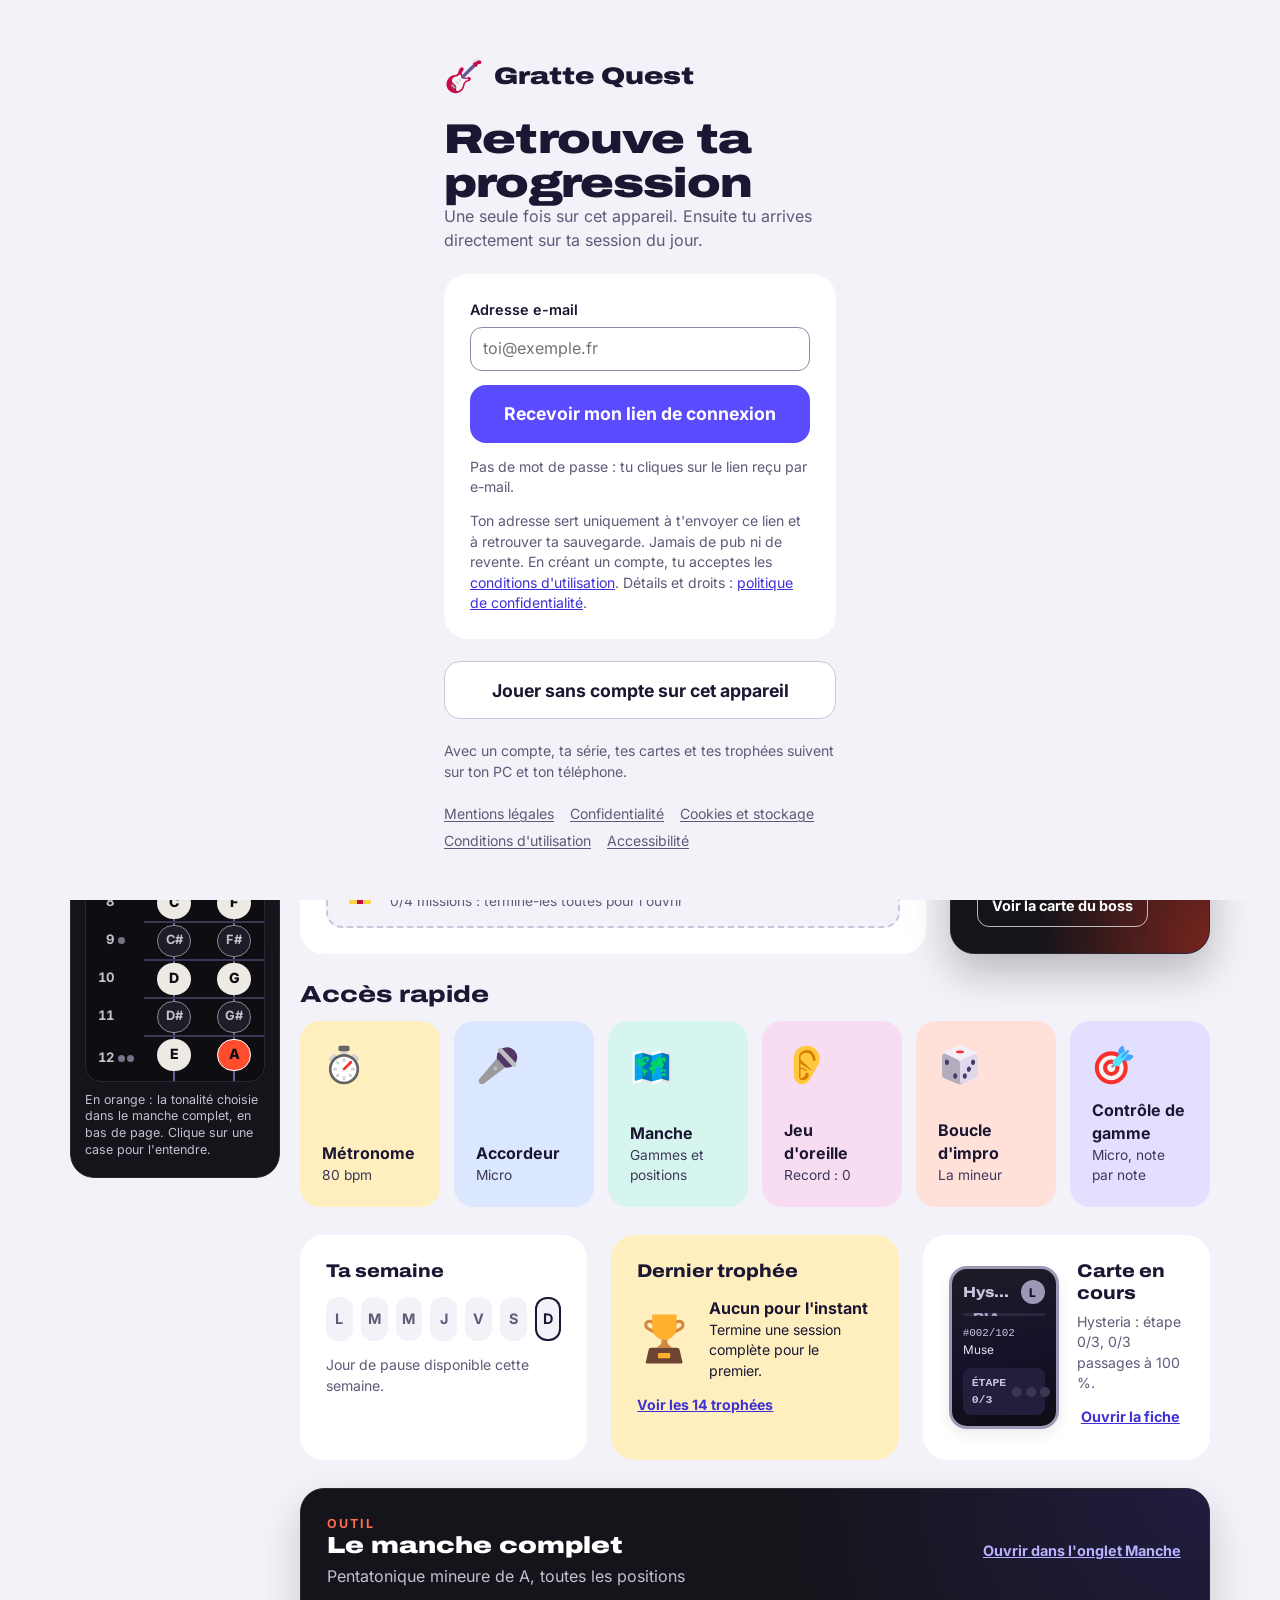
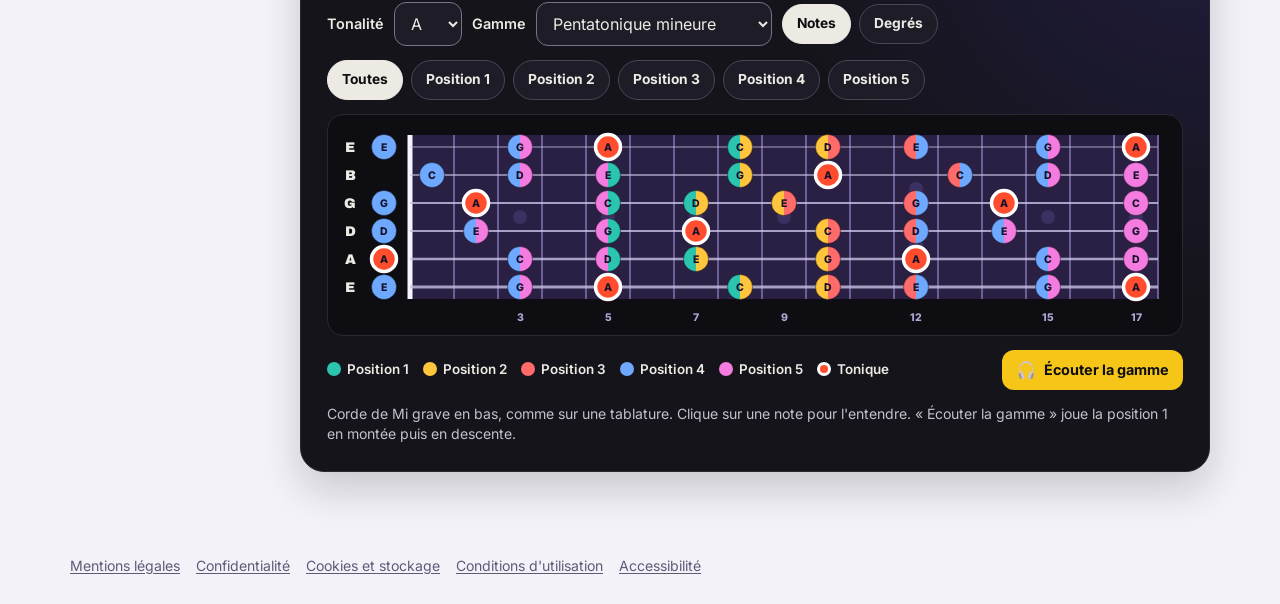
==== index.html @ 1fbf39b3 "Fiche au 2e clic et mises à jour reçues tout de suite - Collection : une carte déjà retournée ouvre " ====
<!DOCTYPE html>
<html lang="fr">
<head>
<meta charset="utf-8">
<meta name="viewport" content="width=device-width, initial-scale=1, viewport-fit=cover">
<title>Gratte Quest</title>
<meta name="description" content="Journal de progression guitare électrique sous forme de jeu : missions du jour, paliers, cartes à collectionner, trophées et boss final.">
<meta name="theme-color" content="#5B4BFF">
<link rel="manifest" href="manifest.webmanifest">
<link rel="icon" type="image/png" sizes="192x192" href="assets/icons/icon-192.png">
<link rel="apple-touch-icon" href="assets/icons/apple-touch-icon.png">
<meta name="apple-mobile-web-app-capable" content="yes">
<meta name="apple-mobile-web-app-title" content="Gratte Quest">
<meta name="referrer" content="strict-origin-when-cross-origin">
<link rel="canonical" href="https://mathx007.github.io/siteguitare/">
<link rel="alternate" type="text/markdown" href="llms.txt" title="Description du site pour les agents IA">
<link rel="sitemap" type="application/xml" href="sitemap.xml">
<link rel="stylesheet" href="assets/fonts/fonts.css?v=11">
<link rel="stylesheet" href="app.css?v=11">
<script type="application/ld+json">{"@context":"https://schema.org","@type":"WebApplication","name":"Gratte Quest","url":"https://mathx007.github.io/siteguitare/","applicationCategory":"EducationalApplication","operatingSystem":"Navigateur web","inLanguage":"fr","isAccessibleForFree":true,"description":"Journal de progression guitare électrique sous forme de jeu : missions quotidiennes de 30 minutes, paliers de compétences (gammes, vitesse, improvisation, oreille, riffs), cartes de morceaux à collectionner, trophées et boss final.","author":{"@type":"Person","name":"Mathys Langlois"}}</script>
</head>
<body>
<header id="top"></header>
<div id="sessionbar" role="region" aria-label="Session en cours" hidden></div>
<main id="view" class="wrap"></main>
<div id="dock" role="region" aria-label="Outils"></div>
<div id="modal" role="dialog" aria-modal="true" aria-label="Détail"></div>
<div id="login" role="region" aria-label="Connexion" hidden></div>
<div id="toasts" aria-live="polite"></div>
<div id="sr" class="sr-only" aria-live="polite"></div>
<noscript><div class="wrap nojs"><h1>Gratte Quest</h1><p>Journal de progression guitare électrique sous forme de jeu : missions du jour, paliers, cartes de morceaux à collectionner, trophées et boss final. L'application a besoin de JavaScript pour fonctionner. Une description complète du site se trouve dans le fichier <a href="llms.txt">llms.txt</a>.</p></div></noscript>
<footer class="sitefoot wrap"><nav class="legal small" aria-label="Informations légales"><a href="mentions-legales.html">Mentions légales</a><a href="confidentialite.html">Confidentialité</a><a href="cookies.html">Cookies et stockage</a><a href="cgu.html">Conditions d'utilisation</a><a href="accessibilite.html">Accessibilité</a></nav></footer>
<script src="vendor/supabase.js?v=11"></script>
<script src="js/core.js?v=11"></script>
<script src="js/data.js?v=11"></script>
<script src="js/audio.js?v=11"></script>
<script src="js/cloud.js?v=11"></script>
<script src="js/app.js?v=11"></script>
</body>
</html>
---- assets/fonts/fonts.css ----
/* Polices hébergées sur le site lui-même (aucune requête vers Google Fonts).
   Archivo et Inter, licence SIL Open Font License 1.1 (voir OFL-Archivo.txt et OFL-Inter.txt). Fichiers issus de Fontsource 5.3.0. */
@font-face {
  font-family: 'Archivo';
  font-style: normal;
  font-display: swap;
  font-weight: 100 900;
  font-stretch: 62% 125%;
  src: url(./archivo-latin-standard-normal.woff2) format('woff2-variations'), url(./archivo-latin-standard-normal.woff2) format('woff2');
  unicode-range: U+0000-00FF,U+0131,U+0152-0153,U+02BB-02BC,U+02C6,U+02DA,U+02DC,U+0304,U+0308,U+0329,U+2000-206F,U+20AC,U+2122,U+2191,U+2193,U+2212,U+2215,U+FEFF,U+FFFD;
}
@font-face {
  font-family: 'Archivo';
  font-style: normal;
  font-display: swap;
  font-weight: 100 900;
  font-stretch: 62% 125%;
  src: url(./archivo-latin-ext-standard-normal.woff2) format('woff2-variations'), url(./archivo-latin-ext-standard-normal.woff2) format('woff2');
  unicode-range: U+0100-02BA,U+02BD-02C5,U+02C7-02CC,U+02CE-02D7,U+02DD-02FF,U+0304,U+0308,U+0329,U+1D00-1DBF,U+1E00-1E9F,U+1EF2-1EFF,U+2020,U+20A0-20AB,U+20AD-20C0,U+2113,U+2C60-2C7F,U+A720-A7FF;
}
@font-face {
  font-family: 'Inter';
  font-style: normal;
  font-display: swap;
  font-weight: 100 900;
  src: url(./inter-latin-wght-normal.woff2) format('woff2-variations'), url(./inter-latin-wght-normal.woff2) format('woff2');
  unicode-range: U+0000-00FF,U+0131,U+0152-0153,U+02BB-02BC,U+02C6,U+02DA,U+02DC,U+0304,U+0308,U+0329,U+2000-206F,U+20AC,U+2122,U+2191,U+2193,U+2212,U+2215,U+FEFF,U+FFFD;
}
@font-face {
  font-family: 'Inter';
  font-style: normal;
  font-display: swap;
  font-weight: 100 900;
  src: url(./inter-latin-ext-wght-normal.woff2) format('woff2-variations'), url(./inter-latin-ext-wght-normal.woff2) format('woff2');
  unicode-range: U+0100-02BA,U+02BD-02C5,U+02C7-02CC,U+02CE-02D7,U+02DD-02FF,U+0304,U+0308,U+0329,U+1D00-1DBF,U+1E00-1E9F,U+1EF2-1EFF,U+2020,U+20A0-20AB,U+20AD-20C0,U+2113,U+2C60-2C7F,U+A720-A7FF;
}
---- app.css ----
:root {
  /* Thème clair et coloré, inspiré des maquettes validées. Cartes sombres façon cartes à collectionner. */
  color-scheme: light;
  --bg: #F3F2F8;
  --surface: #FFFFFF;
  --ink: #1B1733;
  --muted: #5E5A78;
  --line: #E3E1EE;
  --accent: #5B4BFF;
  --accent-d: #3F31D6;
  --boss: #C7321F;
  --good: #177750;
  --bad: #C8243B;
  --card: #15122A;
  --display: "Archivo", "Arial Black", Impact, sans-serif;
  --body: "Inter", "Segoe UI", system-ui, -apple-system, sans-serif;
  /* Mode sombre et brillant (bannière, cartes, boss, booster). Les pages restent claires. */
  --dk-bg: #0E0D12;
  --dk-panel: #15141A;
  --dk-panel2: #1E1C26;
  --dk-line: #2A2833;
  --dk-ink: #EDEAE4;
  --dk-muted: #C4C0CF; /* >= 4,5:1 sur --dk-panel2 */
  --dk-accent: #FF4D2E; /* >= 4,5:1 sur --dk-bg et --dk-panel */
  --gold: #F5C518;
  --ease-out: cubic-bezier(.2, .8, .3, 1);
}
* { box-sizing: border-box; }
html, body { margin: 0; }
body { background: var(--bg); color: var(--ink); font-family: var(--body); font-size: 16px; line-height: 1.45; -webkit-text-size-adjust: 100%; }
img.emo { display: inline-block; vertical-align: middle; flex: none; }
.wrap { max-width: 1180px; margin: 0 auto; padding: 0 20px; }
h1, h2, h3 { margin: 0; text-wrap: balance; }
.h1 { font-family: var(--display); font-stretch: 125%; font-weight: 900; font-size: clamp(1.9rem, 4.5vw, 2.6rem); line-height: 1.05; letter-spacing: -.02em; }
.h2 { font-family: var(--display); font-stretch: 125%; font-weight: 800; font-size: 1.45rem; line-height: 1.1; }
.h3 { font-family: var(--display); font-stretch: 112%; font-weight: 800; font-size: 1.15rem; line-height: 1.15; display: flex; align-items: center; gap: 8px; }
p { margin: 0; }
.muted { color: var(--muted); }
.small { font-size: .88rem; }
.strong { font-weight: 700; }
.num { font-variant-numeric: tabular-nums; }
.err { color: var(--bad); }
.kicker { font-size: .78rem; font-weight: 700; letter-spacing: .12em; text-transform: uppercase; }
.row { display: flex; gap: 10px; align-items: center; flex-wrap: wrap; }
.between { justify-content: space-between; }
.col { display: flex; flex-direction: column; gap: 12px; }
.panel { background: var(--surface); border-radius: 24px; padding: 26px; display: flex; flex-direction: column; gap: 14px; min-width: 0; }
.panel.yellow { background: #FFEFBF; }
a { color: var(--accent-d); }

/* Boutons et champs */
button { font: inherit; color: inherit; }
.btn { font-weight: 700; display: inline-flex; align-items: center; justify-content: center; gap: 8px; min-height: 44px; padding: 0 18px; border-radius: 14px; border: 0; background: var(--ink); color: #fff; cursor: pointer; text-decoration: none; transition: transform .06s; }
.btn:active { transform: translateY(1px); }
.btn.big { min-height: 58px; padding: 0 28px; font-size: 1.1rem; border-radius: 16px; background: var(--accent); }
.btn.ghost { background: var(--surface); color: var(--ink); border: 1px solid #C9C6D8; }
.btn.ghost-w { background: transparent; color: #fff; border: 1px solid rgba(255, 255, 255, .7); }
.btn.ok { background: var(--good); }
.btn.danger { background: var(--bad); }
.btn.sm { min-height: 40px; padding: 0 14px; font-size: .9rem; border-radius: 12px; }
.btn[disabled] { opacity: .45; cursor: not-allowed; }
.link { background: none; border: 0; color: var(--muted); text-decoration: underline; cursor: pointer; padding: 6px 2px; font-size: .9rem; }
.link.strong { color: var(--accent-d); font-weight: 700; }
.chips { display: flex; gap: 8px; flex-wrap: wrap; }
.chip { font-weight: 700; font-size: .86rem; min-height: 40px; padding: 0 14px; border-radius: 99px; border: 1px solid #C9C6D8; background: var(--surface); cursor: pointer; }
.chip.on { background: var(--ink); color: #fff; border-color: var(--ink); }
.pill { display: inline-flex; align-items: center; gap: 6px; font-size: .82rem; font-weight: 700; border-radius: 99px; padding: 5px 12px; background: var(--bg); }
.pill.good { background: #D5F5E3; color: #0F5C3A; }
.pill.warn { background: #FFEFBF; color: #5A3B00; }
select, input[type="number"], input[type="text"], input[type="email"], input[type="url"], textarea { font: inherit; color: var(--ink); background: var(--surface); border: 1px solid #8D89A8; border-radius: 12px; min-height: 44px; padding: 0 12px; }
textarea { width: 100%; min-height: 70px; padding: 8px 12px; font-size: .78rem; font-family: ui-monospace, Consolas, monospace; resize: vertical; }
.field { display: flex; flex-direction: column; gap: 6px; }
.field input { width: 100%; max-width: 420px; }
label { font-weight: 600; font-size: .9rem; }
:focus-visible { outline: 3px solid var(--accent); outline-offset: 2px; }
details summary { cursor: pointer; padding: 6px 0; }
details[open] { display: flex; flex-direction: column; gap: 8px; }
.filebtn { cursor: pointer; }

/* En-tête et navigation */
#top { background: var(--surface); border-bottom: 1px solid var(--line); position: sticky; top: 0; z-index: 30; }
.topin { display: flex; align-items: center; gap: 24px; min-height: 66px; }
.brand { display: flex; align-items: center; gap: 10px; font-family: var(--display); font-stretch: 125%; font-weight: 900; font-size: 1.2rem; color: var(--ink); text-decoration: none; white-space: nowrap; }
.brand.big { font-size: 1.5rem; }
#nav { display: flex; gap: 4px; flex: 1; }
#nav a { display: flex; align-items: center; gap: 6px; padding: 10px 14px; border-radius: 12px; font-weight: 600; color: var(--ink); text-decoration: none; }
#nav a .navic { display: none; }
#nav a.on { background: var(--ink); color: #fff; }
.hud { display: flex; align-items: center; gap: 14px; }
.streak { display: flex; align-items: center; gap: 6px; font-weight: 700; padding: 6px 12px; border-radius: 99px; background: #FFE1DA; }
.lvl { display: flex; flex-direction: column; gap: 4px; font-size: .82rem; color: var(--muted); min-width: 150px; }
.bar { display: block; height: 8px; border-radius: 99px; background: var(--line); overflow: hidden; }
.bar > i { display: block; height: 100%; background: var(--accent); border-radius: 99px; transition: width .5s; }
.avatar { width: 42px; height: 42px; border-radius: 50%; border: 0; background: var(--muted); color: #fff; font-weight: 800; cursor: pointer; }
.avatar.on { background: var(--accent); }
@media (max-width: 860px) {
  .hide-s { display: none !important; }
  .topin { gap: 12px; }
  #nav { position: fixed; left: 0; right: 0; bottom: 0; z-index: 40; background: var(--surface); border-top: 1px solid var(--line); justify-content: space-around; padding: 6px 4px calc(6px + env(safe-area-inset-bottom)); gap: 0; }
  #nav a { flex-direction: column; gap: 2px; padding: 6px 4px; font-size: .7rem; flex: 1; text-align: center; }
  #nav a .navic { display: block; }
  #nav a.on { background: #E3DFFF; color: var(--ink); }
  .brand { flex: 1; }
  body { padding-bottom: 76px; }
}

/* Barre de session */
#sessionbar { position: sticky; top: 66px; z-index: 25; background: var(--soft, #E3DFFF); border-bottom: 1px solid var(--line); }
.sessin { display: flex; align-items: center; gap: 14px; min-height: 64px; flex-wrap: wrap; padding-top: 8px; padding-bottom: 8px; }
.sess-ic { width: 44px; height: 44px; border-radius: 12px; background: #fff; display: grid; place-items: center; }
.sess-t { display: flex; flex-direction: column; flex: 1 1 200px; min-width: 0; }
.sess-t span { font-size: .85rem; color: var(--muted); }
.sess-time { font-family: var(--display); font-weight: 900; font-size: 1.5rem; color: var(--col); }
.sess-act { display: flex; gap: 8px; align-items: center; flex-wrap: wrap; }

/* Mise en page des vues */
#view { display: flex; flex-direction: column; gap: 28px; padding-top: 28px; padding-bottom: 56px; }
.pagehead { display: flex; justify-content: space-between; align-items: flex-end; gap: 20px; flex-wrap: wrap; }
.pagehead p { margin-top: 8px; max-width: 70ch; }
.counts { display: flex; gap: 10px; flex-wrap: wrap; }
.counts > div { background: var(--surface); border-radius: 16px; padding: 10px 16px; display: flex; align-items: baseline; gap: 6px; }
.counts b { font-family: var(--display); font-weight: 900; font-size: 1.5rem; }
.counts span { color: var(--muted); font-size: .88rem; }
.row2 { display: flex; gap: 24px; flex-wrap: wrap; }
.row2 > .session { flex: 999 1 560px; }
.row2 > .boss { flex: 1 1 300px; }
.row2b { display: grid; grid-template-columns: repeat(auto-fit, minmax(320px, 1fr)); gap: 24px; }
.row3 { display: grid; grid-template-columns: repeat(auto-fit, minmax(300px, 1fr)); gap: 24px; }

/* Bannière */
.banner { position: relative; overflow: hidden; border-radius: 24px; background: var(--accent); color: #fff; }
.banner.won { background: #3A0F0A; }
.banner > img { position: absolute; inset: 0; width: 100%; height: 100%; object-fit: cover; opacity: .45; }
.banner.won::after { content: ""; position: absolute; inset: 0; background: linear-gradient(90deg, rgba(58, 15, 10, .92), rgba(199, 50, 31, .55)); } /* blanc >= 4,5:1 même sur une image blanche */
.banner-in { position: relative; z-index: 1; padding: 26px 32px; display: flex; align-items: center; justify-content: space-between; gap: 20px; flex-wrap: wrap; }
.banner h1 { font-family: var(--display); font-stretch: 125%; font-weight: 900; font-size: clamp(1.6rem, 4vw, 2.2rem); line-height: 1.05; margin: 6px 0; }
.banner-emo { display: flex; gap: 10px; }
@media (max-width: 560px) { .banner-emo img { width: 44px; height: 44px; } }

/* Session et missions */
.sesshead { display: flex; justify-content: space-between; align-items: flex-start; gap: 16px; flex-wrap: wrap; }
.sesshead p { margin-top: 8px; }
.mtiles { display: grid; grid-template-columns: repeat(auto-fit, minmax(290px, 1fr)); gap: 14px; }
.mtile { display: flex; align-items: center; gap: 14px; padding: 16px; border-radius: 18px; background: var(--soft); border: 2px solid transparent; text-align: left; cursor: pointer; min-height: 84px; }
.mtile:hover { border-color: var(--col); }
.mtile .mic { width: 52px; height: 52px; border-radius: 14px; background: #fff; display: grid; place-items: center; flex: none; }
.mtile .mtxt { flex: 1; min-width: 0; display: flex; flex-direction: column; }
.mtile .mtxt span { font-size: .86rem; color: #3D3958; }
.mtile .mmin { font-weight: 700; white-space: nowrap; }
.mtile.done { filter: saturate(.55); } /* plus d'opacité réduite : le sous-titre gardait 3,9:1 seulement */
.booster { display: flex; align-items: center; gap: 14px; padding: 14px 16px; border-radius: 16px; background: #FFF6DA; border: 2px dashed #E6B422; text-align: left; }
.booster span { display: flex; flex-direction: column; }
.booster span span { font-size: .86rem; color: var(--muted); }
.booster.dim { background: var(--bg); border-color: #C9C6D8; }
.booster.ready { position: relative; cursor: pointer; border-style: solid; background: linear-gradient(120deg, #FFE59A, #FFC7E9); }
.booster.ready::after { content: ""; position: absolute; inset: -2px; border-radius: 16px; box-shadow: 0 0 0 6px rgba(255, 197, 61, .4); opacity: 0; pointer-events: none; animation: glow 1.6s ease-in-out infinite; }
@keyframes glow { 50% { opacity: 1; } }

/* Boss */
.boss { background: var(--boss); color: #fff; border-radius: 24px; padding: 26px; display: flex; flex-direction: column; gap: 12px; }
.bosstop { display: flex; justify-content: space-between; align-items: flex-start; gap: 12px; }
.boss h2 { font-family: var(--display); font-stretch: 125%; font-weight: 900; font-size: 1.9rem; line-height: 1.05; margin: 4px 0; }
.hpline { display: flex; align-items: baseline; gap: 8px; margin-top: auto; }
.hpn { font-family: var(--display); font-weight: 900; font-size: 2.6rem; line-height: 1; }
.hp { height: 14px; border-radius: 99px; background: #7E1D10; overflow: hidden; }
.hp > i { display: block; height: 100%; background: #FFD166; border-radius: 99px; transition: width .8s; }
.boss p { font-size: .92rem; }
.boss .btn { align-self: flex-start; }

/* Accès rapide */
.h2 + .qtiles { margin-top: 14px; }
.qtiles { display: grid; grid-template-columns: repeat(auto-fit, minmax(150px, 1fr)); gap: 14px; }
@media (max-width: 560px) { .qtile { min-height: 112px; padding: 16px; } .qtile img.emo { width: 36px; height: 36px; } }
.qtile { display: flex; flex-direction: column; justify-content: space-between; align-items: flex-start; gap: 12px; padding: 20px; min-height: 132px; border-radius: 20px; border: 2px solid transparent; text-align: left; cursor: pointer; background: var(--bg); }
.qtile span { display: flex; flex-direction: column; }
.qtile span span { font-size: .86rem; color: #3D3958; }
.qtile:hover { border-color: var(--ink); }

/* Semaine, trophée, carte en cours */
.week { display: grid; grid-template-columns: repeat(7, minmax(0, 1fr)); gap: 8px; text-align: center; font-weight: 700; font-size: .9rem; }
.day { padding: 12px 0; border-radius: 12px; background: var(--bg); color: var(--muted); }
.day.ok { background: var(--good); color: #fff; }
.day.pause { outline: 2px dashed #9C98B5; outline-offset: -2px; }
.day.today { box-shadow: inset 0 0 0 2px var(--ink); color: var(--ink); }
.day.ok.today { color: #fff; }
.tline { display: flex; align-items: center; gap: 16px; }
.cur { flex-direction: row; align-items: center; gap: 18px; }
.curcard { width: 110px; flex: none; }
.cur > div:last-child { display: flex; flex-direction: column; gap: 8px; min-width: 0; }

/* Paliers */
.branches { display: grid; grid-template-columns: repeat(auto-fit, minmax(320px, 1fr)); gap: 20px; }
.branch { border-top: 8px solid var(--col); }
.bhead { display: flex; align-items: center; gap: 12px; }
.bhead > div { flex: 1; }
.steps { list-style: none; margin: 0; padding: 0; display: flex; flex-direction: column; gap: 8px; }
.step { display: flex; gap: 12px; align-items: flex-start; padding: 12px; border-radius: 14px; background: var(--bg); }
.step .n { flex: none; width: 30px; height: 30px; border-radius: 50%; display: grid; place-items: center; font-weight: 800; font-size: .9rem; background: #fff; border: 2px solid #C9C6D8; color: var(--muted); }
.step.done .n { background: var(--col, var(--good)); border-color: var(--col, var(--good)); color: #fff; }
.step.cur { background: var(--soft, #E3DFFF); box-shadow: inset 0 0 0 2px var(--col, var(--accent)); }
.step.cur .n { border-color: var(--col, var(--accent)); color: var(--col, var(--accent)); }
.step.lock { color: var(--muted); }
.step.lock .n { border-style: dashed; }
.st-b { display: flex; flex-direction: column; gap: 8px; min-width: 0; flex: 1; }
.st-t { font-weight: 700; }
.test { font-size: .9rem; background: #fff; border-radius: 10px; padding: 8px 12px; }
.test b { color: var(--col, var(--accent)); }

/* Collection et cartes */
.tabs { display: flex; gap: 6px; background: var(--surface); padding: 6px; border-radius: 16px; align-self: flex-start; }
.tab { border: 0; background: none; font-weight: 700; padding: 10px 18px; border-radius: 12px; cursor: pointer; min-height: 44px; }
.tab.on { background: var(--ink); color: #fff; }
.cards { display: grid; grid-template-columns: repeat(auto-fill, minmax(190px, 1fr)); gap: 22px; }
.slot { perspective: 900px; }
.card { --frame: #9C98B5; --badge: #9C98B5; position: relative; display: block; width: 100%; aspect-ratio: 5 / 7.4; border: 0; padding: 0; background: none; color: #fff; text-align: left; cursor: pointer; transform-style: preserve-3d; transition: transform .5s cubic-bezier(.2, .8, .3, 1); transform: rotateX(var(--rx, 0deg)) rotateY(calc(var(--ry, 0deg) + var(--flip, 0deg))); }
.card.flipped { --flip: 180deg; }
.card.static, .card.big { cursor: default; transform: none; }
.card.big { width: min(260px, 70vw); margin: 0 auto; }
.face { position: absolute; inset: 0; border-radius: 18px; padding: 3px; background: var(--frame); backface-visibility: hidden; -webkit-backface-visibility: hidden; box-shadow: 0 10px 24px rgba(27, 23, 51, .2); }
.face > div { height: 100%; border-radius: 15px; background: var(--card); padding: 11px; display: flex; flex-direction: column; gap: 9px; overflow: hidden; }
.back { transform: rotateY(180deg); }
.ctop { display: flex; justify-content: space-between; align-items: center; gap: 8px; }
.cname { font-family: var(--display); font-stretch: 112%; font-weight: 800; font-size: .92rem; white-space: nowrap; overflow: hidden; text-overflow: ellipsis; }
.badge { width: 24px; height: 24px; flex: none; border-radius: 50%; background: var(--badge); color: var(--card); font-weight: 800; font-size: .75rem; display: grid; place-items: center; }
.art { position: relative; flex: 1; min-height: 0; border-radius: 10px; overflow: hidden; background: #2A2740; container-type: inline-size; }
.art > img { position: absolute; inset: 0; width: 100%; height: 100%; object-fit: cover; }
.art .poster { position: absolute; inset: 0; display: flex; align-items: flex-end; padding: 10px; font-family: var(--display); font-stretch: 125%; font-weight: 900; font-size: 1.4rem; font-size: clamp(.7rem, 14cqw, 1.6rem); line-height: .95; text-transform: uppercase; color: #A9A5C4; overflow-wrap: anywhere; }
.art .shine { position: absolute; inset: 0; background: linear-gradient(115deg, transparent 35%, rgba(255, 255, 255, .35) 50%, transparent 65%); background-size: 250% 100%; background-position: var(--sx, 120%) 0; mix-blend-mode: screen; pointer-events: none; }
.art .flag { position: absolute; top: 8px; left: 8px; font-size: .6rem; font-weight: 800; letter-spacing: .08em; background: var(--boss); color: #fff; border-radius: 6px; padding: 2px 6px; }
.emo-art { display: grid; place-items: center; background: radial-gradient(circle at 50% 35%, rgba(255, 255, 255, .25), rgba(0, 0, 0, .3)); }
.big-emo { font-size: 3.4rem; line-height: 1; }
.card.big .big-emo { font-size: 4.6rem; }
.meta .num { font-family: ui-monospace, Consolas, monospace; font-size: .68rem; color: #C9C5E0; }
.meta .artist { font-size: .74rem; color: #E4E1F3; white-space: nowrap; overflow: hidden; text-overflow: ellipsis; }
.card.big .meta .artist { white-space: normal; font-size: .85rem; }
.stats { display: flex; justify-content: space-between; align-items: center; gap: 6px; padding: 7px 9px; border-radius: 8px; background: #221E3B; font-family: ui-monospace, Consolas, monospace; font-size: .72rem; font-weight: 700; }
.dots { display: inline-flex; gap: 4px; }
.dots i { width: 10px; height: 10px; border-radius: 50%; background: #3A3654; }
.dots i.on { background: #3DDC97; }
.passes .dots i { background: #D7D4E6; width: 14px; height: 14px; }
.passes .dots i.on { background: var(--good); }
.card.todo .art img { filter: grayscale(1) brightness(.55); }
.card.todo .face { box-shadow: 0 6px 14px rgba(27, 23, 51, .08); }
.card.todo .cname, .card.todo .stats { color: #C9C5E0; }
.card.todo .big-emo { filter: grayscale(1); opacity: .7; }
.rC { --frame: #8E96A8; --badge: #C9CFDB; }
.rR { --frame: linear-gradient(135deg, #1F60D1, #8DB6FF 50%, #1E4FB0); --badge: #8DB6FF; }
.rE { --frame: linear-gradient(135deg, #7A3FE0, #C9A6FF 50%, #5524B0); --badge: #C9A6FF; }
.rL { --frame: linear-gradient(135deg, #C99A1B, #FFE28A 50%, #A87400); --badge: #FFE28A; }
.rM { --frame: linear-gradient(135deg, #FFB02E, #FF4D8D 30%, #7A5CFF 55%, #22C3EE 78%, #3DDC97); --badge: #FFFFFF; }
.card.todo { --frame: #9C98B5; --badge: #9C98B5; }
.card.alt { --badge: #000; }
.card.alt .face { background: linear-gradient(120deg, #000 10%, #3DDC97, #22C3EE, #7A5CFF, #FF4D8D, #FFB02E, #000 90%); background-size: 300% 300%; animation: iri 6s linear infinite; }
.card.alt .face > div { background: #000; }
.card.alt .badge { background: #fff; color: #000; }
@keyframes iri { 0% { background-position: 0% 50%; } 100% { background-position: 300% 50%; } }
.back .bt { margin: 0; font-family: var(--display); font-stretch: 125%; font-weight: 900; font-size: 1.05rem; line-height: 1.1; }
.back .small { font-size: .74rem; color: #C9C5E0; }
.back .cell { padding: 7px 9px; border-radius: 9px; background: #221E3B; font-size: .76rem; }
.back .cell span { display: block; font-size: .62rem; letter-spacing: .08em; color: #C9C5E0; text-transform: uppercase; }
.cbtn { margin-top: auto; background: #FFD166; color: var(--ink); }
.addcard { border: 2px dashed #C9C6D8; border-radius: 18px; background: var(--surface); color: var(--ink); display: flex; flex-direction: column; align-items: center; justify-content: center; gap: 8px; text-align: center; padding: 16px; transform: none; }
.addcard span { font-size: .85rem; color: var(--muted); }
.flipin .card { animation: flipin .7s cubic-bezier(.2, .9, .3, 1.2) both; }
@keyframes flipin { 0% { transform: rotateY(90deg) scale(.6); opacity: 0; } 100% { transform: none; opacity: 1; } }

/* Trophées */
.trophies { display: grid; grid-template-columns: repeat(auto-fill, minmax(250px, 1fr)); gap: 18px; }
.trophy { background: var(--surface); border-radius: 20px; padding: 20px; display: flex; flex-direction: column; gap: 12px; min-height: 160px; }
.trophy .tt { display: flex; align-items: center; gap: 14px; }
.medal { width: 56px; height: 56px; flex: none; border-radius: 50%; background: var(--m); display: grid; place-items: center; }
.trophy:not(.own) .medal img { filter: grayscale(.8); opacity: .7; }
.tbar { margin-top: auto; display: flex; align-items: center; gap: 10px; }
.tbar .bar { flex: 1; }
.trophy.own .tbar .bar > i { background: var(--ink); }

/* Progrès */
.tiles { display: grid; grid-template-columns: repeat(auto-fit, minmax(160px, 1fr)); gap: 14px; }
.tile { background: var(--bg); border-radius: 18px; padding: 16px; display: flex; flex-direction: column; gap: 4px; }
.tile b { font-family: var(--display); font-weight: 900; font-size: 1.7rem; line-height: 1.1; }
.tile span { font-size: .85rem; color: #3D3958; font-weight: 600; }
.chart text { font-family: var(--body); font-size: 12px; fill: var(--muted); font-weight: 700; }
.chart .endv { fill: var(--ink); font-size: 14px; }
svg.chart { max-width: 100%; height: auto; }
.chartbox { overflow-x: auto; }
.cal { display: grid; grid-template-columns: repeat(7, 1fr); gap: 6px; max-width: 340px; }
.cal i { aspect-ratio: 1; border-radius: 8px; background: var(--bg); }
.cal i.p1 { background: #9FDCC2; }
.cal i.ok { background: var(--good); }
.cal i.today { box-shadow: inset 0 0 0 2px var(--ink); }
.legend { display: flex; gap: 14px; flex-wrap: wrap; font-size: .84rem; font-weight: 600; }
.legend i { display: inline-block; width: 14px; height: 14px; border-radius: 50%; margin-right: 6px; vertical-align: -2px; }

/* Manche et micro */
.fb-wrap { overflow-x: auto; border-radius: 16px; background: #1F1A3A; padding: 6px; }
.fb-wrap svg { display: block; }
.fb-wrap text { font-family: var(--body); font-weight: 800; font-size: 10.5px; text-anchor: middle; dominant-baseline: central; pointer-events: none; }
.fb-wrap .nt { cursor: pointer; }
.fb-wrap .pulse { fill: none; stroke: #fff; stroke-width: 3; animation: pulse 1s ease-in-out infinite; }
@keyframes pulse { 50% { opacity: .25; } }
.tuner { display: grid; grid-template-columns: auto 1fr; gap: 16px; align-items: center; }
.tnote { font-family: var(--display); font-weight: 900; font-size: 2.6rem; min-width: 3.2ch; text-align: center; }
.cents { position: relative; height: 26px; border-radius: 8px; background: linear-gradient(90deg, #FF8A8A, #FFD166 35%, #3DDC97 50%, #FFD166 65%, #FF8A8A); }
.cents i { position: absolute; top: -4px; bottom: -4px; width: 5px; margin-left: -2.5px; left: 50%; background: var(--ink); border-radius: 3px; transition: left .08s linear; }
.check-status { font-weight: 700; font-size: 1.05rem; }
.check-status.good { color: var(--good); }
.check-status.bad { color: var(--bad); }

/* Oreille */
.answers { display: grid; grid-template-columns: repeat(auto-fit, minmax(130px, 1fr)); gap: 8px; }
.answers .btn { min-height: 54px; flex-direction: column; gap: 0; }
.verdict { font-family: var(--display); font-weight: 900; font-size: 1.4rem; }
.verdict.good { color: var(--good); }
.verdict.bad { color: var(--bad); }

/* Modales */
#modal { position: fixed; inset: 0; z-index: 60; background: rgba(27, 23, 51, .55); display: none; align-items: center; justify-content: center; padding: 16px; overflow-y: auto; }
#modal.on { display: flex; }
.sheet { background: var(--surface); border-radius: 24px; padding: 26px; width: min(680px, 100%); max-height: 100%; overflow-y: auto; display: flex; flex-direction: column; gap: 14px; }
.sheet.center { align-items: center; text-align: center; width: min(460px, 100%); }
.sheet .foot { margin-top: 6px; }
.msheet { border-top: 10px solid var(--col); }
.mhead { display: flex; align-items: center; gap: 14px; }
.mhead > div { flex: 1; min-width: 0; }
.mhead .mic { width: 60px; height: 60px; border-radius: 16px; background: var(--soft); display: grid; place-items: center; flex: none; }
.mhead .mmin { font-family: var(--display); font-weight: 900; font-size: 1.4rem; color: var(--col); white-space: nowrap; }
.why { display: flex; gap: 10px; align-items: flex-start; background: var(--soft); border-radius: 14px; padding: 12px 14px; font-size: .92rem; }
.timerbox { display: flex; align-items: center; gap: 16px; flex-wrap: wrap; }
.bigtime { font-family: var(--display); font-weight: 900; font-size: 2.6rem; color: var(--col); line-height: 1; }
.tool { display: flex; flex-direction: column; gap: 12px; padding: 14px; border-radius: 16px; background: var(--bg); }
.bpm { font-family: var(--display); font-weight: 900; font-size: 2rem; line-height: 1; }
.fb-wrap.compact { max-width: 100%; }
.songtool { flex-direction: row; align-items: center; }
.minicard { width: 96px; flex: none; }
.links { gap: 8px; }
.ssheet { width: min(860px, 100%); }
.ssgrid { display: grid; grid-template-columns: 260px 1fr; gap: 24px; align-items: start; }
@media (max-width: 680px) { .ssgrid { grid-template-columns: 1fr; } }
.passes { display: flex; align-items: center; gap: 12px; flex-wrap: wrap; }
.win { background: linear-gradient(160deg, #FFF6DA, #FFE1DA); }
.bosslist { display: grid; grid-template-columns: repeat(auto-fill, minmax(220px, 1fr)); gap: 10px; }
.bossopt { display: flex; align-items: center; gap: 12px; text-align: left; padding: 12px; border-radius: 14px; border: 1px solid var(--line); background: var(--bg); cursor: pointer; min-height: 60px; }
.bossopt:hover { border-color: var(--ink); }
.bossopt span { display: flex; flex-direction: column; }
.bossopt .badge { color: #15122A; }

/* Dock, connexion, toasts */
#dock { position: fixed; right: 16px; bottom: 16px; z-index: 50; width: min(350px, calc(100vw - 32px)); }
.dockin { box-shadow: 0 16px 40px rgba(27, 23, 51, .3); padding: 20px; gap: 10px; }
.beats { display: flex; gap: 6px; }
.beats i { width: 14px; height: 14px; border-radius: 50%; background: var(--line); }
.beats i.on { background: var(--accent); }
input[type="range"] { width: 100%; accent-color: var(--accent); }
@media (max-width: 860px) { #dock { bottom: 84px; right: 12px; } }
#login { position: fixed; inset: 0; z-index: 80; background: var(--bg); overflow-y: auto; }
.loginin { max-width: 440px; margin: 0 auto; padding: 56px 24px 40px; display: flex; flex-direction: column; gap: 22px; }
.loginin .btn { width: 100%; }
#toasts { position: fixed; top: 76px; left: 50%; transform: translateX(-50%); z-index: 90; display: flex; flex-direction: column; gap: 6px; align-items: center; pointer-events: none; width: max-content; max-width: calc(100vw - 32px); }
.toast { display: flex; align-items: center; gap: 8px; background: var(--ink); color: #fff; font-weight: 700; border-radius: 99px; padding: 8px 16px; box-shadow: 0 8px 22px rgba(27, 23, 51, .35); animation: pop .25s ease both; }
@keyframes pop { from { transform: translateY(-6px) scale(.96); opacity: 0; } }
@media (prefers-reduced-motion: reduce) { *, *::before, *::after { animation: none !important; transition: none !important; } }

/* Liens légaux (pied de page et écran de connexion) */
.legal { display: flex; flex-wrap: wrap; gap: 6px 16px; }
.legal a { color: var(--muted); text-decoration: underline; text-underline-offset: 2px; }
.legal a:hover, .legal a:focus-visible { color: var(--ink); }
.sitefoot { padding-top: 28px; padding-bottom: 28px; }
.nojs { padding-top: 24px; }
.flip-hit { position: absolute; inset: 0; z-index: 3; border: 0; padding: 0; margin: 0; background: transparent; border-radius: 18px; cursor: pointer; }
.flip-hit:focus-visible { outline: 3px solid var(--accent); outline-offset: 3px; }
.card.flipped .flip-hit { visibility: hidden; }
.card:not(.flipped) .back .cbtn, .card:not(.flipped) .back .flipback { visibility: hidden; }
.flipback { color: #E9E6FF; font-size: .8rem; align-self: center; }
circle.nt[tabindex] { cursor: pointer; }
circle.nt:focus-visible { outline: none; stroke: #FFD166; stroke-width: 4px; }
.sheet[tabindex="-1"]:focus { outline: none; }

/* ===================== Design « Kyara » : mode sombre et brillant ===================== */
.sr-only { position: absolute; width: 1px; height: 1px; padding: 0; margin: -1px; overflow: hidden; clip: rect(0 0 0 0); white-space: nowrap; border: 0; }

/* Bannière d'accueil sombre */
.banner { background: radial-gradient(120% 140% at 85% 20%, rgba(255, 77, 46, .28), transparent 55%), radial-gradient(90% 120% at 0% 100%, rgba(91, 75, 255, .32), transparent 60%), var(--dk-bg); color: var(--dk-ink); border: 1px solid var(--dk-line); box-shadow: 0 18px 40px rgba(14, 13, 18, .28); }
.banner .kicker { color: #FF6B4F; letter-spacing: .16em; } /* plus clair que --dk-accent : >= 4,5:1 même sur le halo orange */
.banner h1 { color: #fff; }
.banner p { color: var(--dk-muted); }
.banner.won .kicker { color: #FFD166; }
.banner.won p { color: #fff; }
.banner-in { min-height: 200px; }
.fan { position: relative; width: 270px; height: 196px; flex: none; margin-right: 6px; }
.fan::before { content: ""; position: absolute; inset: 18% 10%; border-radius: 50%; background: radial-gradient(closest-side, rgba(245, 197, 24, .5), transparent); filter: blur(18px); animation: aura-breathe 4s ease-in-out infinite; }
.fanc { position: absolute; top: 4px; left: 50%; width: 120px; transform-origin: 50% 110%; }
.fanc.f0 { transform: translateX(-112%) rotate(-13deg); }
.fanc.f1 { transform: translateX(-50%) translateY(-4px); z-index: 2; }
.fanc.f2 { transform: translateX(12%) rotate(13deg); z-index: 1; }
.fanc > * { animation: float 5s ease-in-out infinite; }
.fanc.f1 > * { animation-delay: -1.6s; }
.fanc.f2 > * { animation-delay: -3.2s; }
.fanc .card { pointer-events: none; }
.fanc .face { box-shadow: 0 14px 28px rgba(0, 0, 0, .55); }
@keyframes float { 50% { transform: translateY(-6px); } }
@media (max-width: 560px) {
  .banner-in { padding: 22px 20px 26px; }
  .fan { width: 230px; height: 166px; margin: 4px auto 0; }
  .fanc { width: 102px; }
}

/* Panneau du boss sombre */
.boss { background: radial-gradient(110% 80% at 100% 100%, rgba(199, 50, 31, .55), transparent 60%), radial-gradient(70% 60% at 0% 0%, rgba(255, 77, 46, .16), transparent 70%), var(--dk-panel); color: var(--dk-ink); border: 1px solid var(--dk-line); box-shadow: 0 18px 40px rgba(14, 13, 18, .25); }
.boss .kicker { color: var(--dk-accent); }
.boss h2 { color: #fff; }
.hp { background: #3A1712; }
.hp > i { background: linear-gradient(90deg, #FF9F1C, var(--gold)); }

/* Boutons et micro-interactions */
.btn { transition: transform .12s var(--ease-out), filter .15s, background-color .15s; }
.btn:hover:not([disabled]) { filter: brightness(1.1); }
.btn.ghost:hover:not([disabled]) { filter: brightness(.96); }
.btn:active:not([disabled]) { transform: translateY(1px) scale(.98); }
.btn.gold { background: var(--gold); color: var(--dk-bg); }
.mtile, .qtile, .bossopt, .chip, .tab, #nav a, .booster.ready { transition: transform .15s var(--ease-out), border-color .15s, background-color .15s, color .15s; }
.mtile:hover, .qtile:hover, .bossopt:hover, .booster.ready:hover { transform: translateY(-2px); }
.mtile:active, .qtile:active, .bossopt:active, .chip:active, .tab:active, .booster.ready:active { transform: translateY(0) scale(.985); }
.mtile .mic { position: relative; }
.mtile.live .mic::after { content: ""; position: absolute; top: -4px; right: -4px; width: 13px; height: 13px; border-radius: 50%; background: var(--dk-accent); box-shadow: 0 0 0 3px #fff; animation: livepulse 1.6s ease-in-out infinite; }
@keyframes livepulse { 50% { transform: scale(1.3); opacity: .55; } }

/* Apparitions */
#view.enter > * { animation: rise .45s var(--ease-out) both; }
#view.enter > *:nth-child(2) { animation-delay: .05s; }
#view.enter > *:nth-child(3) { animation-delay: .1s; }
#view.enter > *:nth-child(4) { animation-delay: .15s; }
#view.enter > *:nth-child(n+5) { animation-delay: .2s; }
#modal.enter { animation: fadein .2s ease both; }
#modal.enter .sheet { animation: rise .3s var(--ease-out) both; }
@keyframes rise { from { opacity: 0; transform: translateY(12px) scale(.98); } }
@keyframes fadein { from { opacity: 0; } }

/* Cartes : matières selon la rareté */
.face { overflow: hidden; }
.face > div { position: relative; background: linear-gradient(165deg, var(--dk-panel2), var(--card) 55%, var(--dk-bg)); }
.card:is(.rL, .rM):not(.todo) .face::before { content: ""; position: absolute; top: -50%; bottom: -50%; left: -50%; width: 200%; background: linear-gradient(115deg, transparent 42%, rgba(255, 255, 255, .85) 50%, transparent 58%); transform: translateX(-60%); animation: metal 3.4s linear infinite; }
@keyframes metal { to { transform: translateX(60%); } }
.art .shine { overflow: hidden; }
.card:is(.rR, .rE, .rL, .rM):not(.todo) .art .shine::after { content: ""; position: absolute; inset: 0; background: linear-gradient(110deg, transparent 35%, rgba(255, 255, 255, .32) 50%, transparent 65%); transform: translateX(-120%); animation: sweep 5s ease-in-out infinite; }
@keyframes sweep { 55%, 100% { transform: translateX(120%); } }
.card:is(.rE, .rL, .rM):not(.todo) .art::after { content: ""; position: absolute; inset: 0; z-index: 2; pointer-events: none; background: radial-gradient(circle at 18% 22%, #fff 0 1.3px, transparent 2.2px), radial-gradient(circle at 80% 34%, #fff 0 1.1px, transparent 2px), radial-gradient(circle at 64% 78%, #fff 0 1.4px, transparent 2.4px), radial-gradient(circle at 32% 62%, #fff 0 .9px, transparent 1.8px); opacity: .25; animation: twinkle 2.8s ease-in-out infinite; }
@keyframes twinkle { 50% { opacity: 1; } }
.art .flag { z-index: 3; }
.slot { position: relative; isolation: isolate; }
.slot:has(> .card:is(.rE, .rL, .rM):not(.todo))::before { content: ""; position: absolute; inset: 8% 6%; border-radius: 26px; z-index: -1; filter: blur(14px); opacity: .55; animation: aura-breathe 3.2s ease-in-out infinite; }
.slot:has(> .card.rE:not(.todo))::before { background: #A46BFF; }
.slot:has(> .card.rL:not(.todo))::before { background: #FFC93D; }
.slot:has(> .card.rM:not(.todo))::before { background: linear-gradient(135deg, #FFB02E, #FF4D8D, #7A5CFF, #22C3EE); }
@keyframes aura-breathe { 50% { opacity: .85; transform: scale(1.04); } }
.rC { --aura: #8E96A8; }
.rR { --aura: #4D8DFF; }
.rE { --aura: #A46BFF; }
.rL { --aura: #FFC93D; }
.rM { --aura: #FF4D8D; }

/* Chargement des illustrations */
.art > img { opacity: 0; transition: opacity .15s ease; }
.art > img.ok { opacity: 1; }
.art:has(> img:not(.ok))::before { content: ""; position: absolute; inset: 0; background: linear-gradient(100deg, transparent 30%, rgba(255, 255, 255, .1) 50%, transparent 70%); transform: translateX(-100%); animation: skel 1.2s linear infinite; }
@keyframes skel { to { transform: translateX(100%); } }

/* Ouverture de booster : 1,15 s d'ouverture puis 1,05 s de révélation, 2,5 s au plus */
.bsheet { position: relative; overflow: hidden; background: radial-gradient(90% 60% at 50% 42%, var(--dk-panel2), var(--dk-bg) 75%); color: var(--dk-ink); border: 1px solid var(--dk-line); gap: 16px; padding-top: 22px; }
.bsheet .h2 { color: #fff; padding-right: 84px; padding-left: 84px; }
.bsheet .small, .bsheet .muted { color: var(--dk-muted); }
.bskip { position: absolute; top: 16px; right: 16px; z-index: 6; }
.bstage { position: relative; width: min(260px, 70vw); margin: 4px auto 0; }
.bpack { position: absolute; inset: 0; z-index: 3; border-radius: 18px; display: grid; place-items: center; background: repeating-linear-gradient(90deg, rgba(255, 255, 255, .12) 0 3px, transparent 3px 9px) top / 100% 14px no-repeat, repeating-linear-gradient(90deg, rgba(255, 255, 255, .12) 0 3px, transparent 3px 9px) bottom / 100% 14px no-repeat, linear-gradient(150deg, #3B2A6E, #1E1C26 45%, #5B1F18); border: 2px solid rgba(245, 197, 24, .55); box-shadow: 0 20px 44px rgba(0, 0, 0, .6); opacity: 0; pointer-events: none; animation: fx-pack 1.05s ease-in-out both; }
.bpack img { position: absolute; top: 18%; opacity: .9; }
.bseal { position: relative; width: 68px; height: 68px; border-radius: 50%; background: radial-gradient(circle at 35% 30%, #FF8A70, var(--dk-accent) 45%, #8A1A0C); box-shadow: 0 0 0 4px rgba(255, 77, 46, .25), 0 0 26px rgba(255, 77, 46, .55); animation: fx-crack 1.05s ease-in both; }
.bseal::before, .bseal::after { content: ""; position: absolute; left: 50%; top: 8%; width: 3px; height: 84%; margin-left: -1.5px; background: #FFE9C2; border-radius: 2px; opacity: 0; transform: rotate(28deg); animation: fx-line 1.05s steps(1, end) both; }
.bseal::after { transform: rotate(-52deg) scaleY(.7); }
.bflash { position: absolute; inset: 0; z-index: 5; background: #fff; opacity: 0; pointer-events: none; animation: fx-flash .32s .8s ease-out forwards; }
.bslot { position: relative; perspective: 1100px; animation: fx-cardin .35s .85s var(--ease-out) both; }
.bslot::before { content: ""; position: absolute; inset: 4% 2%; border-radius: 26px; background: var(--aura, #fff); filter: blur(16px); opacity: 0; transition: opacity .4s .3s; }
.bflip { position: relative; transform-style: preserve-3d; transform: rotateY(180deg); transition: transform .45s var(--ease-out); }
.bfront, .bback { backface-visibility: hidden; -webkit-backface-visibility: hidden; }
.bback { position: absolute; inset: 0; transform: rotateY(180deg); border-radius: 18px; padding: 3px; background: linear-gradient(135deg, #5B4BFF, #FF4D2E); box-shadow: 0 16px 34px rgba(0, 0, 0, .55); }
.bback > span { height: 100%; border-radius: 15px; display: grid; place-items: center; background: repeating-linear-gradient(45deg, rgba(255, 255, 255, .05) 0 8px, transparent 8px 16px), var(--dk-panel); font-family: var(--display); font-stretch: 125%; font-weight: 900; font-size: 4rem; color: var(--gold); }
.bfront .slot { perspective: none; }
.bhit { position: absolute; inset: 0; z-index: 4; border: 0; padding: 0; background: transparent; border-radius: 18px; cursor: pointer; }
.bhit:focus-visible { outline: 3px solid var(--gold); outline-offset: 4px; }
.bbanner { display: none; position: absolute; left: 0; right: 0; bottom: 14%; z-index: 4; width: max-content; max-width: 100%; margin: 0 auto; padding: 8px 18px; border-radius: 10px; background: var(--dk-bg); border: 2px solid var(--aura, #fff); color: #fff; font-family: var(--display); font-stretch: 125%; font-weight: 900; font-size: 1.25rem; letter-spacing: .04em; text-transform: uppercase; box-shadow: 0 10px 26px rgba(0, 0, 0, .5); pointer-events: none; }
.bhint { color: var(--dk-muted); font-size: .9rem; }
.bres { display: none; flex-direction: column; align-items: center; gap: 12px; }
.bsheet.revealed .bflip { transform: none; }
.bsheet.revealed .bslot::before { opacity: .6; animation: aura-breathe 3.2s 1s ease-in-out infinite; }
.bsheet.revealed .bbanner { display: block; animation: fx-banner .8s .25s var(--ease-out) both; }
.bsheet.revealed .bhit, .bsheet.revealed .bhint, .bsheet.revealed .bskip { display: none; }
.bsheet.revealed .bres { display: flex; animation: rise .35s .45s var(--ease-out) both; }
.bsheet.revealed .bpack, .bsheet.revealed .bflash { display: none; }
.bsheet.skip, .bsheet.skip *, .bsheet.skip *::before, .bsheet.skip *::after { animation: none !important; transition: none !important; }
.bsheet.skip .bbanner { position: relative; bottom: auto; margin-top: 14px; }
.bsheet.skip.revealed .bslot::before { opacity: .6; }
@keyframes fx-pack { 0% { opacity: 1; transform: none; } 6% { transform: translateX(-8px) rotate(-1deg); } 14% { transform: translateX(8px) rotate(1deg); } 22% { transform: translateX(-8px) rotate(-1deg); } 30% { transform: translateX(8px) rotate(1deg); } 38% { transform: translateX(-6px); } 46% { transform: translateX(6px); } 54% { transform: none; } 74% { opacity: 1; transform: scale(1.03); } 100% { opacity: 0; transform: scale(1.18); } }
@keyframes fx-crack { 0%, 52% { transform: none; filter: none; } 62% { transform: scale(1.12); filter: brightness(1.3) drop-shadow(0 0 10px #FF4D2E); } 76%, 100% { transform: scale(1.22); filter: brightness(1.7) drop-shadow(0 0 18px #FF4D2E); } }
@keyframes fx-line { 0%, 55% { opacity: 0; } 56%, 100% { opacity: 1; } }
@keyframes fx-flash { 0% { opacity: .85; } 100% { opacity: 0; } }
@keyframes fx-cardin { from { opacity: 0; transform: translateY(10px) scale(.86); } }
@keyframes fx-banner { 0% { opacity: 0; transform: scale(.4); } 30% { opacity: 1; transform: scale(1.1); } 45% { transform: scale(1); } 80% { opacity: 1; transform: none; } 100% { opacity: 0; transform: translateY(-46px) scale(.9); } }
@media (max-width: 560px) { .bsheet .h2 { padding-left: 0; padding-right: 0; margin-top: 44px; } }
@media (prefers-reduced-motion: reduce) {
  .bsheet.revealed .bbanner { position: relative; bottom: auto; margin-top: 14px; }
  .bslot::before, .art > img { transition: none; }
}

/* Accueil : panneaux sombres « Repère des notes » et « Le manche complet » */
.panel.dark { background: radial-gradient(80% 120% at 100% 0%, rgba(91, 75, 255, .16), transparent 60%), var(--dk-panel); color: var(--dk-ink); border: 1px solid var(--dk-line); box-shadow: 0 18px 40px rgba(14, 13, 18, .18); }
.panel.dark .kicker { color: #FF6B4F; letter-spacing: .16em; }
.panel.dark .h2 { color: #fff; font-weight: 900; }
.panel.dark .h2 + p { margin-top: 6px; }
.panel.dark .muted { color: var(--dk-muted); }
.panel.dark label { color: var(--dk-ink); }
.panel.dark select { background: var(--dk-panel2); color: var(--dk-ink); border-color: #77738A; }
.panel.dark .chip { background: var(--dk-panel2); color: var(--dk-ink); border-color: #4A4658; }
.panel.dark .chip.on { background: var(--dk-ink); color: var(--dk-bg); border-color: var(--dk-ink); }
.panel.dark .legend { color: var(--dk-ink); }
.panel.dark a, .panel.dark .link.strong { color: #B9B0FF; }
.panel.dark :focus-visible { outline-color: var(--gold); }
.panel.dark .fb-wrap { background: var(--dk-bg); border: 1px solid var(--dk-line); }
.fb-wrap .sname { font-family: var(--display); font-size: 14px; font-weight: 900; }
.rep-wrap { position: relative; overflow-x: auto; /* relative : garde les textes .sr-only dans le cadre qui défile */ border-radius: 16px; background: var(--dk-bg); border: 1px solid var(--dk-line); }
/* Repère vertical : cases de haut en bas, une colonne par corde */
.rep { border-collapse: separate; border-spacing: 0; width: 100%; }
.rep th, .rep td { padding: 3px 4px; text-align: center; }
.rep thead th { font-family: var(--display); font-stretch: 125%; font-weight: 900; font-size: 1.15rem; color: #fff; padding-top: 10px; padding-bottom: 6px; }
.rep .rep-c { width: 1%; white-space: nowrap; padding: 3px 8px 3px 12px; text-align: right; }
.rep tbody .rep-c { font-size: .82rem; font-weight: 700; color: var(--dk-muted); font-variant-numeric: tabular-nums; }
.rep tbody td { border-top: 2px solid #3A3654; background: linear-gradient(90deg, transparent calc(50% - 1px), #6A5F96 calc(50% - 1px), #6A5F96 calc(50% + 1px), transparent calc(50% + 1px)); }
.rep tbody tr.f0 td { border-top: 0; background: none; }
.rep tbody tr.f1 td { border-top: 5px solid #F6F2FF; }
.rep tbody tr:last-child td { padding-bottom: 10px; }
.rep-dots { display: inline-flex; gap: 2px; width: 18px; margin-left: 4px; vertical-align: middle; }
.rep-dot { display: inline-block; width: 7px; height: 7px; border-radius: 50%; background: #77738A; }
/* Colonne à droite de l'Accueil sur grand écran */
.home-grid { display: flex; flex-direction: column; gap: 28px; }
.home-main { display: flex; flex-direction: column; gap: 28px; min-width: 0; }
/* Très grand écran : le repère se loge dans la marge gauche, le centre garde sa largeur normale (1180 px) */
@media (min-width: 1660px) {
  .home-side { position: fixed; top: 82px; left: calc(50% - 570px - 24px - 210px); width: 210px; max-height: calc(100vh - 88px); overflow-y: auto; border-radius: 24px; z-index: 20; }
  #view.enter > .home-grid { animation-name: fadein; } /* pas de transform : il décalerait le bloc fixe pendant l'apparition */
}
@media (min-width: 1024px) {
  .repere { padding: 18px 14px; gap: 10px; }
  .repere .h2 { font-size: 1.05rem; }
  .repere .muted { font-size: .84rem; }
  .repere p.small { font-size: .78rem; line-height: 1.35; }
  .repere .rep thead th { padding-top: 6px; padding-bottom: 4px; }
  .repere .rep th, .repere .rep td { padding-top: 2px; padding-bottom: 2px; }
  .repere .rn { min-width: 34px; height: 32px; }
}
/* Écran moyen (portable) : pas assez de marge, le repère prend une colonne à gauche */
@media (min-width: 1024px) and (max-width: 1659px) {
  .home-grid { display: grid; grid-template-columns: 210px minmax(0, 1fr); align-items: start; gap: 20px; }
  .home-side { grid-column: 1; grid-row: 1; position: sticky; top: 82px; max-height: calc(100vh - 88px); overflow-y: auto; border-radius: 24px; }
  .home-main { grid-column: 2; grid-row: 1; }
  /* la colonne principale est plus étroite : mêmes dispositions qu'avant, tuiles un peu plus fines */
  .home-main .row2 > .boss { flex-basis: 260px; }
  .home-main .mtiles { grid-template-columns: repeat(auto-fit, minmax(250px, 1fr)); }
  .home-main .qtiles { grid-template-columns: repeat(auto-fit, minmax(128px, 1fr)); }
  .home-main .row3 { grid-template-columns: repeat(auto-fit, minmax(250px, 1fr)); }
}
@media (max-width: 1023px) { .repere .rep-wrap { max-width: 320px; } }
.rn { min-width: 38px; height: 38px; padding: 0 6px; border-radius: 99px; border: 1.5px solid transparent; font-weight: 800; font-size: .88rem; cursor: pointer; transition: transform .12s var(--ease-out); }
.rn.nat { background: var(--dk-ink); color: var(--dk-bg); }
.rn.sh { background: var(--dk-panel2); color: var(--dk-muted); border-color: #8A8696; font-weight: 700; font-size: .8rem; }
.rn.root { background: var(--dk-accent); color: var(--dk-bg); border-color: #fff; }
.rn:hover { transform: translateY(-1px); }
.rn:focus-visible { outline: 3px solid var(--gold); outline-offset: 2px; }
.hit { animation: hitpulse .4s var(--ease-out); }
circle.hit { transform-box: fill-box; transform-origin: center; }
@keyframes hitpulse { 40% { transform: scale(1.22); filter: brightness(1.25); } }
@media (max-width: 560px) { .rep .rep-c { padding-left: 10px; padding-right: 6px; } }
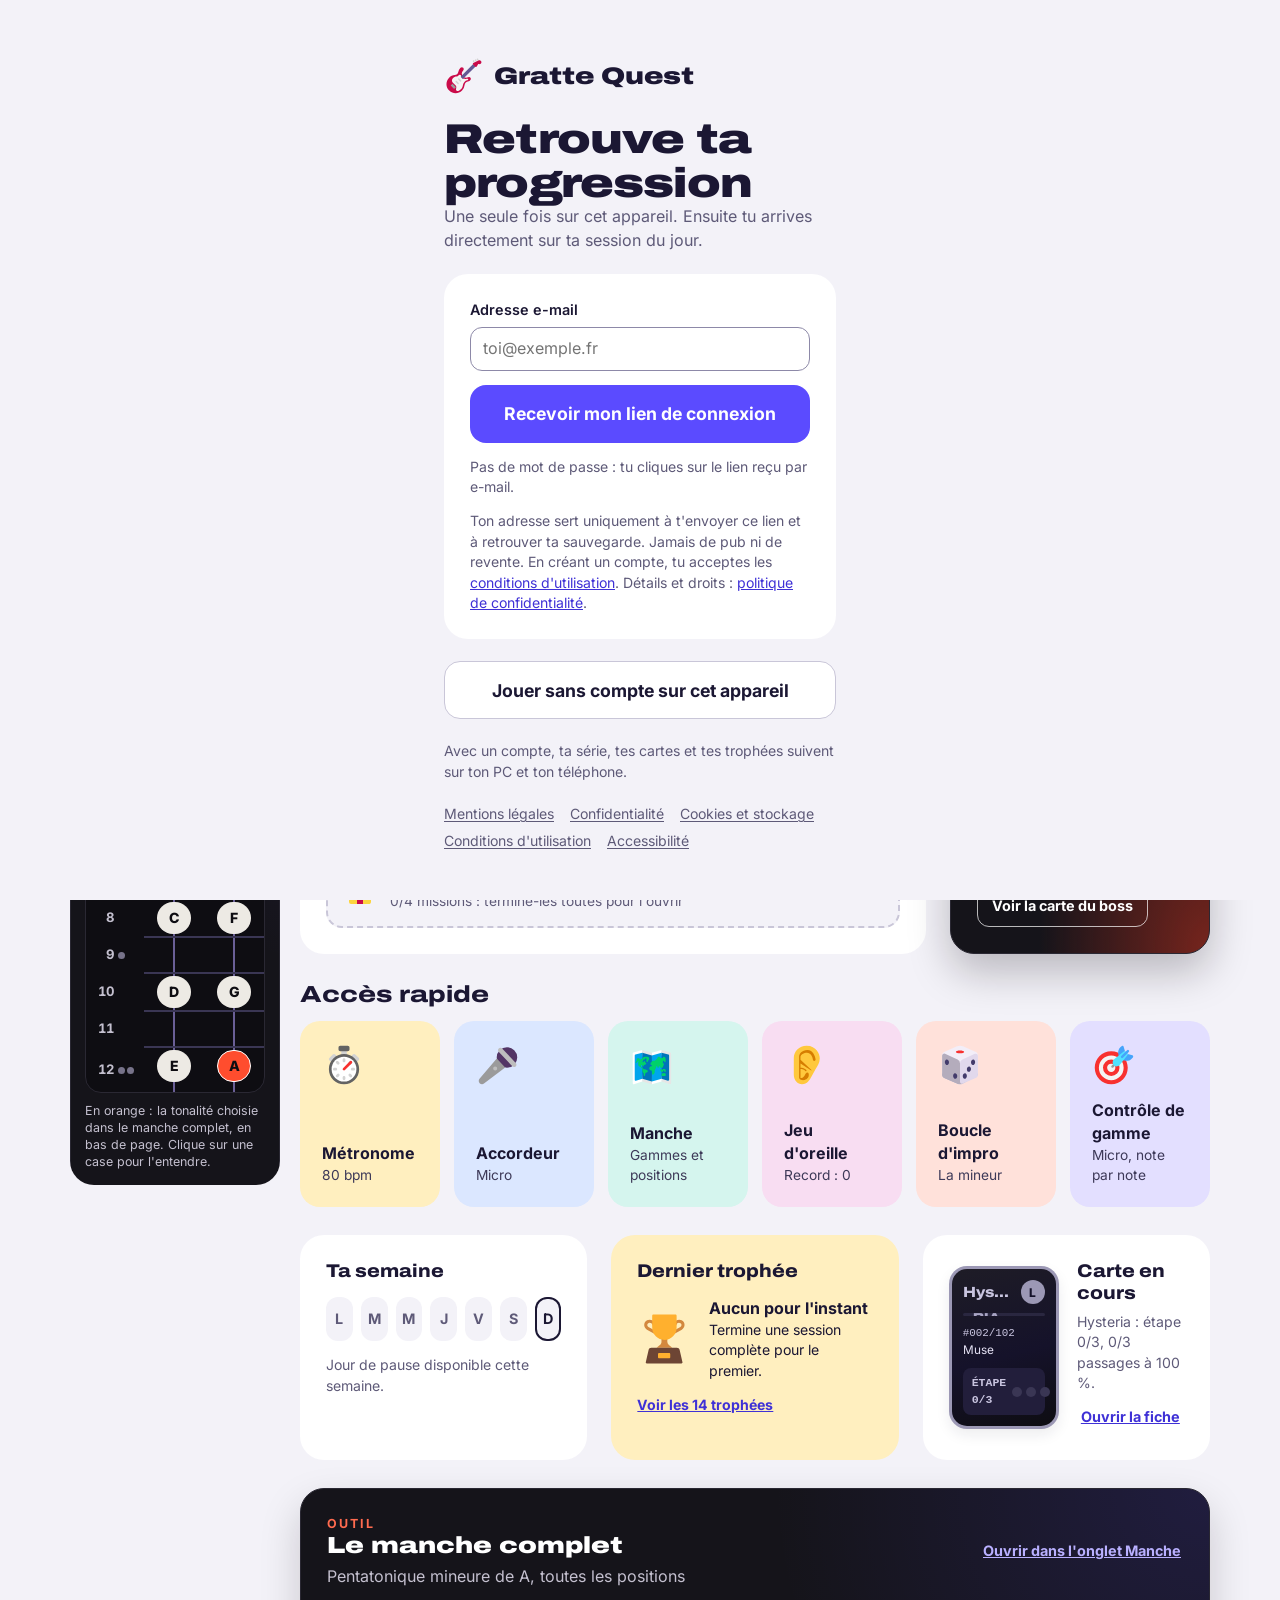
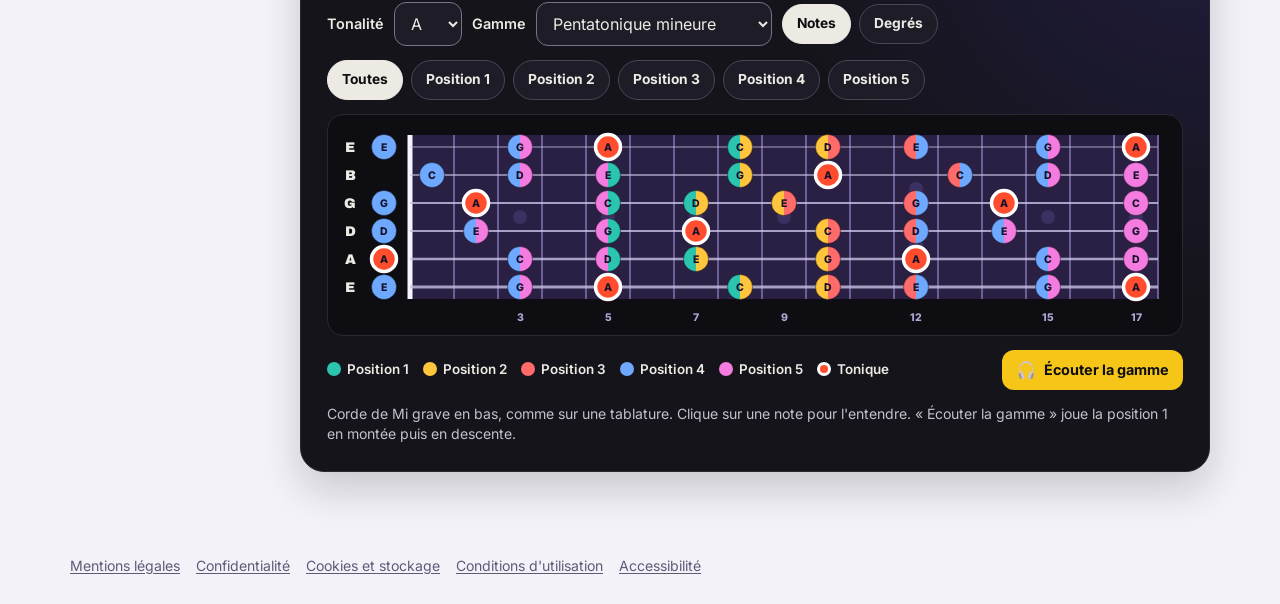
==== commit 79b40019: "chore(release): version 13 (guides et onglet Documentation) Co-Authored-By: Claude Opus 5.5 <noreply" ====
--- a/index.html
+++ b/index.html
@@ -15,8 +15,9 @@
 <link rel="canonical" href="https://mathx007.github.io/siteguitare/">
 <link rel="alternate" type="text/markdown" href="llms.txt" title="Description du site pour les agents IA">
 <link rel="sitemap" type="application/xml" href="sitemap.xml">
-<link rel="stylesheet" href="assets/fonts/fonts.css?v=11">
-<link rel="stylesheet" href="app.css?v=11">
+<script>/* Thème appliqué avant l'affichage (pas de flash) : choix mémorisé, sinon réglage de l'appareil. */try{var gqT=localStorage.getItem('gq-theme')}catch(e){}document.documentElement.dataset.theme=gqT==='dark'||gqT==='light'?gqT:(window.matchMedia&&matchMedia('(prefers-color-scheme: dark)').matches?'dark':'light');</script>
+<link rel="stylesheet" href="assets/fonts/fonts.css?v=13">
+<link rel="stylesheet" href="app.css?v=13">
 <script type="application/ld+json">{"@context":"https://schema.org","@type":"WebApplication","name":"Gratte Quest","url":"https://mathx007.github.io/siteguitare/","applicationCategory":"EducationalApplication","operatingSystem":"Navigateur web","inLanguage":"fr","isAccessibleForFree":true,"description":"Journal de progression guitare électrique sous forme de jeu : missions quotidiennes de 30 minutes, paliers de compétences (gammes, vitesse, improvisation, oreille, riffs), cartes de morceaux à collectionner, trophées et boss final.","author":{"@type":"Person","name":"Mathys Langlois"}}</script>
 </head>
 <body>
@@ -30,11 +31,11 @@
 <div id="sr" class="sr-only" aria-live="polite"></div>
 <noscript><div class="wrap nojs"><h1>Gratte Quest</h1><p>Journal de progression guitare électrique sous forme de jeu : missions du jour, paliers, cartes de morceaux à collectionner, trophées et boss final. L'application a besoin de JavaScript pour fonctionner. Une description complète du site se trouve dans le fichier <a href="llms.txt">llms.txt</a>.</p></div></noscript>
 <footer class="sitefoot wrap"><nav class="legal small" aria-label="Informations légales"><a href="mentions-legales.html">Mentions légales</a><a href="confidentialite.html">Confidentialité</a><a href="cookies.html">Cookies et stockage</a><a href="cgu.html">Conditions d'utilisation</a><a href="accessibilite.html">Accessibilité</a></nav></footer>
-<script src="vendor/supabase.js?v=11"></script>
-<script src="js/core.js?v=11"></script>
-<script src="js/data.js?v=11"></script>
-<script src="js/audio.js?v=11"></script>
-<script src="js/cloud.js?v=11"></script>
-<script src="js/app.js?v=11"></script>
+<script src="vendor/supabase.js?v=13"></script>
+<script src="js/core.js?v=13"></script>
+<script src="js/data.js?v=13"></script>
+<script src="js/audio.js?v=13"></script>
+<script src="js/cloud.js?v=13"></script>
+<script src="js/app.js?v=13"></script>
 </body>
 </html>
--- a/app.css
+++ b/app.css
@@ -576,3 +576,320 @@
 circle.hit { transform-box: fill-box; transform-origin: center; }
 @keyframes hitpulse { 40% { transform: scale(1.22); filter: brightness(1.25); } }
 @media (max-width: 560px) { .rep .rep-c { padding-left: 10px; padding-right: 6px; } }
+
+/* ===================== Mode sombre : « Mur de cartes » =====================
+   Activé par l'appareil ou par le bouton de la barre du haut (html[data-theme="dark"]).
+   1) Couleurs sombres pour tout le site ; 2) mise en page « vitrine + rangées » (classes w-*). */
+:root[data-theme="dark"] {
+  color-scheme: dark;
+  --bg: #0B0B12; --surface: #1A1A26; --ink: #EDEAE4; --muted: #A9A6B8; --line: #2A2A3A;
+  --accent: #6E5BFF; --accent-d: #B9B0FF; --card: #15122A;
+  --w-row: #12121C; --w-tile: #1A1A26; --w-tile2: #232333; --w-gold: #FFD166; --w-ok: #3DDC97; --w-red: #FF6B4F;
+}
+.theme-btn { width: 42px; height: 42px; border-radius: 50%; border: 1px solid var(--line); background: var(--surface); color: var(--ink); display: grid; place-items: center; cursor: pointer; transition: transform .14s var(--ease-out), background-color .15s; }
+.theme-btn:active { transform: scale(.94); }
+.theme-btn[aria-pressed="true"] { background: #2A2440; color: #FFD166; border-color: #3A3456; }
+[data-theme="dark"] ::selection { background: #FFD166; color: #0B0B12; }
+[data-theme="dark"] * { scrollbar-color: #3A3A4E transparent; }
+[data-theme="dark"] :focus-visible { outline-color: #FFD166; }
+[data-theme="dark"] .btn { color: var(--bg); }
+[data-theme="dark"] .btn.big, [data-theme="dark"] .btn.ok, [data-theme="dark"] .btn.danger { color: #fff; }
+[data-theme="dark"] .btn.ghost { color: var(--ink); border-color: #45455A; }
+[data-theme="dark"] .btn.ghost-w { color: #fff; }
+[data-theme="dark"] .btn.gold { color: #0E0D12; }
+[data-theme="dark"] .chip { border-color: #45455A; color: var(--ink); }
+[data-theme="dark"] .chip.on, [data-theme="dark"] .tab.on, [data-theme="dark"] #nav a.on { background: var(--ink); color: var(--bg); border-color: var(--ink); }
+[data-theme="dark"] .streak { background: #3A1F1A; color: var(--ink); }
+[data-theme="dark"] .avatar { background: #2A2A3A; }
+[data-theme="dark"] .pill { background: #232333; color: var(--ink); }
+[data-theme="dark"] .pill.good { background: #123D2B; color: #9BF0C9; }
+[data-theme="dark"] .pill.warn { background: #3D2F0A; color: #FFE08A; }
+[data-theme="dark"] .err, [data-theme="dark"] .check-status.bad, [data-theme="dark"] .verdict.bad { color: #FF8A8A; }
+[data-theme="dark"] .check-status.good, [data-theme="dark"] .verdict.good { color: #6EE7B7; }
+[data-theme="dark"] #sessionbar { background: #15141C; }
+[data-theme="dark"] .sess-time, [data-theme="dark"] .mhead .mmin, [data-theme="dark"] .bigtime { color: var(--ink); }
+[data-theme="dark"] .why, [data-theme="dark"] .mhead .mic { background: #232333; }
+[data-theme="dark"] .test { background: #232333; }
+[data-theme="dark"] .test b { color: #FFD166; }
+[data-theme="dark"] .mtile .mtxt span, [data-theme="dark"] .qtile span span, [data-theme="dark"] .tile span { color: var(--muted); }
+[data-theme="dark"] .panel.yellow { background: #2E2712; }
+[data-theme="dark"] .toast { background: #2A2A3A; color: var(--ink); box-shadow: 0 8px 22px rgba(0, 0, 0, .5); }
+[data-theme="dark"] .step .n { background: #232333; border-color: #45455A; }
+[data-theme="dark"] .step.cur { background: #232333; }
+[data-theme="dark"] .day.pause { outline-color: #6E6A83; }
+[data-theme="dark"] .bar { background: #2E2E40; }
+[data-theme="dark"] .bossopt .badge { color: #15122A; }
+[data-theme="dark"] .addcard { border-color: #45455A; }
+@media (max-width: 860px) {
+  [data-theme="dark"] #nav a.on { background: #2A2440; color: var(--ink); }
+  .hud { gap: 8px; }
+  .theme-btn, .avatar { width: 38px; height: 38px; }
+}
+@media (max-width: 420px) { .brand { font-size: 1.05rem; gap: 6px; } }
+
+/* Mur de cartes : vitrine */
+.w-bill { position: relative; min-height: 320px; border-radius: 22px; overflow: hidden; background: var(--w-row); isolation: isolate; }
+.w-bill > img { position: absolute; right: 0; top: 0; width: 64%; height: 100%; object-fit: cover; z-index: -2; }
+.w-bill::before { content: ""; position: absolute; inset: 0; z-index: -1; background: linear-gradient(90deg, var(--w-row) 38%, rgba(18, 18, 28, .88) 52%, rgba(18, 18, 28, 0) 84%), linear-gradient(0deg, rgba(18, 18, 28, .75), transparent 45%); }
+.w-bill-in { padding: 34px 38px; max-width: min(640px, 52%); display: flex; flex-direction: column; gap: 10px; } /* le texte reste sur la zone assombrie de l'œuvre */
+@media (max-width: 860px) { .w-bill-in { max-width: 70%; } .w-bill > img { width: 70%; } }
+.w-bill h1 { font-family: var(--display); font-stretch: 125%; font-weight: 900; font-size: clamp(2rem, 4.6vw, 3.6rem); line-height: .98; letter-spacing: -.02em; color: #fff; text-wrap: balance; }
+.w-meta { color: var(--muted); font-weight: 600; font-size: .95rem; }
+.w-meta b { color: var(--ink); }
+.w-lede { font-size: 1.05rem; max-width: 56ch; }
+.w-note { color: var(--muted); font-size: .9rem; }
+.w-note b { color: var(--ink); }
+.w-acts { display: flex; flex-wrap: wrap; gap: 10px; margin-top: 6px; }
+.w-btn { display: inline-flex; align-items: center; gap: 10px; min-height: 50px; padding: 0 20px; border: 0; border-radius: 12px; font: 800 1.05rem/1 var(--display); cursor: pointer; transition: transform .14s var(--ease-out), background-color .15s; }
+.w-btn img.emo, .w-btn svg { flex: none; }
+.w-btn:active { transform: scale(.97); }
+.w-btn.sm { min-height: 40px; padding: 0 14px; font-size: .92rem; border-radius: 10px; }
+.w-btn-1 { background: var(--ink); color: var(--bg); }
+.w-btn-1:hover { background: #fff; }
+.w-btn-2 { background: rgba(237, 234, 228, .13); color: var(--ink); font-family: var(--body); font-weight: 700; }
+.w-btn-2:hover { background: rgba(237, 234, 228, .2); }
+.w-btn-ok { background: var(--w-ok); color: #0B0B12; }
+.w-link { align-self: flex-start; background: none; border: 0; color: var(--muted); text-decoration: underline; font: 600 .85rem var(--body); cursor: pointer; padding: 4px 0; }
+.w-bar { display: block; height: 6px; border-radius: 6px; background: #2E2E40; overflow: hidden; }
+.w-bar i { display: block; height: 100%; border-radius: 6px; background: var(--w-gold); }
+.w-bar.big { height: 10px; max-width: 360px; }
+
+/* Mur de cartes : rangées et tuiles */
+.w-wall { display: flex; flex-direction: column; }
+.w-row { margin-top: 22px; transition: opacity .25s var(--ease-out); }
+.w-wall:has(.w-row:hover) .w-row:not(:hover) { opacity: .55; }
+.w-row h2 { display: flex; align-items: baseline; flex-wrap: wrap; gap: 4px 12px; margin-bottom: 4px; font-family: var(--display); font-stretch: 112%; font-weight: 900; font-size: 1.25rem; }
+.w-row h2 span { font-family: var(--body); font-weight: 600; font-size: .9rem; color: var(--muted); }
+.w-rail { display: flex; gap: 14px; align-items: stretch; overflow-x: auto; scroll-snap-type: x proximity; padding: 12px 6px 18px 2px; scroll-padding: 2px; }
+.w-rail > * { scroll-snap-align: start; flex: none; transition: transform .22s var(--ease-out), opacity .22s var(--ease-out), box-shadow .22s var(--ease-out), border-color .15s; }
+.w-rail:has(> :hover) > :not(:hover) { opacity: .7; }
+.w-rail > :hover, .w-rail > :focus-visible, .w-rail > .is-focus { transform: scale(1.04); opacity: 1; z-index: 1; box-shadow: 0 16px 36px rgba(0, 0, 0, .55); }
+.w-mt { position: relative; width: 236px; min-height: 140px; padding: 14px 16px; border-radius: 14px; background: var(--w-tile); border: 2px solid var(--line); color: var(--ink); text-align: left; font: inherit; display: flex; flex-direction: column; justify-content: space-between; gap: 10px; text-decoration: none; }
+button.w-mt, a.w-mt { cursor: pointer; }
+.w-mt-t { display: flex; flex-direction: column; gap: 3px; }
+.w-mt b { font-family: var(--display); font-stretch: 112%; font-weight: 900; font-size: 1.05rem; line-height: 1.15; }
+.w-mt-t > span { color: var(--muted); font-weight: 600; font-size: .85rem; }
+.w-mt .w-p { display: none; color: var(--ink); font-weight: 500; }
+.w-mt:hover .w-p, .w-mt:focus-visible .w-p, .w-mt.is-focus .w-p { display: block; }
+.w-mt.is-focus, .w-mt:hover { border-color: var(--w-gold); background: var(--w-tile2); }
+.w-mt.w-wide { width: 300px; }
+.w-mt.done { background: #14141E; border-color: #22222E; }
+.w-mt.done b { color: #C9C6D4; }
+.w-mt.done::after { content: ""; position: absolute; top: 12px; right: 12px; width: 22px; height: 22px; border-radius: 50%; background: var(--w-ok) url("data:image/svg+xml,%3Csvg xmlns='http://www.w3.org/2000/svg' viewBox='0 0 24 24' fill='none' stroke='%230B0B12' stroke-width='3.2' stroke-linecap='round' stroke-linejoin='round'%3E%3Cpath d='M5 12.5l4.5 4.5L19 7.5'/%3E%3C/svg%3E") center / 15px no-repeat; }
+.w-mt.done .w-mt-t { padding-right: 26px; }
+.w-mt.lock { background: #101019; border-style: dashed; border-color: #34344A; }
+.w-mt.lock b { color: #B6B3C4; }
+.w-mt.gold { border-color: var(--w-gold); background: linear-gradient(140deg, #3A2E10, var(--w-tile2)); }
+.w-mt.live .w-ic { animation: livepulse 1.6s ease-in-out infinite; }
+.w-mt .w-acts { margin-top: 0; }
+.w-mt.w-day { width: 132px; min-height: 96px; }
+.w-mt.tier-or.own { border-color: #FFE08A; }
+.w-mt.tier-argent.own { border-color: #DDE2EC; }
+.w-mt.tier-bronze.own { border-color: #EBC7A4; }
+.w-week { display: flex; gap: 4px; }
+.w-week i { width: 26px; height: 26px; border-radius: 8px; display: grid; place-items: center; font-style: normal; font-weight: 800; font-size: .78rem; background: #2A2A3A; color: var(--muted); }
+.w-week i.ok { background: var(--w-ok); color: #0B0B12; }
+.w-week i.today { box-shadow: inset 0 0 0 2px var(--ink); color: var(--ink); }
+.w-week i.pause { outline: 2px dashed #6E6A83; outline-offset: -2px; }
+
+/* Cartes de morceaux */
+.w-cd { position: relative; width: 150px; aspect-ratio: 5 / 7.4; padding: 0; border-radius: 12px; overflow: hidden; border: 3px solid #8E96A8; background: #1F1C30; color: var(--ink); text-align: left; cursor: pointer; font: inherit; }
+.w-cd img { position: absolute; inset: 0; width: 100%; height: 100%; object-fit: cover; }
+.w-cd::after { content: ""; position: absolute; inset: 0; background: linear-gradient(0deg, rgba(8, 8, 14, .94) 10%, rgba(8, 8, 14, 0) 58%); }
+.w-poster { position: absolute; inset: 0; padding: 12px; display: flex; align-items: flex-start; font-family: var(--display); font-stretch: 125%; font-weight: 900; font-size: .95rem; line-height: 1; text-transform: uppercase; color: #A9A5C4; overflow-wrap: anywhere; }
+.w-cap { position: absolute; left: 10px; right: 10px; bottom: 9px; z-index: 1; display: flex; flex-direction: column; gap: 2px; }
+.w-cap b { font-family: var(--display); font-weight: 900; font-size: .88rem; line-height: 1.1; color: #fff; }
+.w-cap span { font-size: .74rem; font-weight: 600; color: #D4D1DE; }
+.w-flag { position: absolute; top: 8px; left: 8px; z-index: 1; font: 800 .7rem var(--body); letter-spacing: .04em; text-transform: uppercase; background: #C7321F; color: #fff; border-radius: 5px; padding: 2px 6px; }
+.w-cd.todo img { filter: grayscale(1) brightness(.6); }
+.w-cd.rR { border-color: #4D8DFF; }
+.w-cd.rE { border-color: #A46BFF; }
+.w-cd.rL { border-color: #FFC93D; }
+.w-cd.rM { border-color: #FF4D8D; }
+.w-cd.todo { border-color: #6E6A83; }
+.w-cd.alt { border-color: #fff; }
+.w-pc { width: 160px; min-height: 200px; }
+.w-pc .w-emo { font-size: 3rem; line-height: 1; }
+.w-pc .w-lock { opacity: .6; }
+.w-pc.rR { border-color: #4D8DFF; }
+.w-pc.rE { border-color: #A46BFF; }
+.w-pc.rL { border-color: #FFC93D; }
+.w-pc.todo { border-color: var(--line); }
+
+/* Filtres de la collection */
+.w-filters { display: flex; flex-wrap: wrap; gap: 8px; margin-top: 20px; }
+.w-filters button { font: 700 .88rem var(--body); color: var(--muted); background: var(--w-tile); border: 2px solid var(--line); border-radius: 99px; min-height: 40px; padding: 0 16px; cursor: pointer; transition: color .15s, border-color .15s; }
+.w-filters button:hover { color: var(--ink); }
+.w-filters button[aria-pressed="true"] { color: var(--bg); background: var(--ink); border-color: var(--ink); }
+.w-foot { margin-top: 12px; color: var(--muted); font-size: .85rem; max-width: 80ch; }
+
+/* Accueil : repère vertical (notes naturelles) toujours visible à gauche, manche complet en bas */
+.w-home { display: grid; grid-template-columns: 176px minmax(0, 1fr); gap: 20px; align-items: start; }
+.w-main { min-width: 0; display: flex; flex-direction: column; gap: 6px; }
+.w-main > .panel.dark { margin-top: 30px; }
+.w-side { position: sticky; top: 82px; }
+.w-repere { background: var(--w-row); border: 2px solid var(--line); border-radius: 18px; padding: 14px 10px 12px; max-height: calc(100vh - 100px); overflow-y: auto; }
+.w-repere h2 { font-family: var(--display); font-stretch: 112%; font-weight: 900; font-size: .9rem; line-height: 1.15; padding: 0 4px; }
+.w-repere p { color: var(--muted); font-size: .75rem; line-height: 1.35; padding: 4px 4px 8px; }
+.w-repere table { width: 100%; border-collapse: collapse; }
+.w-repere thead th { font-family: var(--display); font-stretch: 125%; font-weight: 900; font-size: 1.05rem; padding: 2px 0 6px; }
+.w-repere thead td { border: 0; background: none; }
+.w-repere tbody th { width: 40px; text-align: left; padding-left: 4px; color: var(--muted); font-weight: 700; font-size: .75rem; white-space: nowrap; font-variant-numeric: tabular-nums; }
+.w-dots { display: inline-flex; gap: 2px; margin-left: 3px; vertical-align: middle; }
+.w-dots i { width: 5px; height: 5px; border-radius: 50%; background: #6E6A83; }
+.w-repere td { height: 34px; text-align: center; border-top: 2px solid #2E2E40; background: linear-gradient(90deg, transparent calc(50% - 1px), #6A5F96 calc(50% - 1px), #6A5F96 calc(50% + 1px), transparent calc(50% + 1px)); }
+.w-repere tbody tr.f0 td { border-top: 0; background: none; }
+.w-repere tbody tr.f1 td { border-top: 4px solid var(--ink); }
+.w-nn { width: 30px; height: 30px; border-radius: 50%; border: 0; background: var(--ink); color: var(--bg); font: 800 .82rem var(--body); cursor: pointer; transition: transform .14s var(--ease-out); }
+.w-nn:hover { transform: scale(1.12); }
+.w-nn.root { background: var(--w-red); box-shadow: 0 0 0 2px var(--w-row), 0 0 0 4px var(--w-red); }
+.w-classic { display: flex; flex-direction: column; gap: 28px; margin-top: 26px; }
+@media (max-width: 1023px) {
+  .w-home { display: flex; flex-direction: column; gap: 0; }
+  .w-main { display: contents; }
+  .w-main > * { min-width: 0; max-width: 100%; }
+  .w-main > .w-bill { order: 1; }
+  .w-side { order: 2; position: static; margin-top: 18px; }
+  .w-repere { max-height: none; }
+  .w-repere table { max-width: 300px; margin: 0 auto; }
+  .w-main > .w-wall { order: 3; }
+  .w-main > .panel.dark { order: 4; }
+}
+@media (max-width: 560px) {
+  .w-bill { min-height: 0; }
+  .w-bill > img { width: 100%; opacity: .45; }
+  .w-bill::before { background: linear-gradient(0deg, var(--w-row) 35%, rgba(18, 18, 28, .55)); }
+  .w-bill-in { padding: 110px 18px 20px; }
+  .w-mt { width: 210px; }
+  .w-cd { width: 128px; }
+}
+@media (prefers-reduced-motion: reduce) {
+  .w-rail > *, .w-row, .w-btn, .w-nn { transition: none; }
+  .w-rail > :hover, .w-rail > :focus-visible, .w-rail > .is-focus { transform: none; }
+}
+
+/* ==========================================================================
+   Guides « Comment bien faire l'exo » et onglet Documentation (deux modes)
+   ========================================================================== */
+.nav-short { display: none; }
+/* « Documentation » en entier seulement sur grand écran : en dessous, la barre du haut n'a pas la place pour six onglets. */
+@media (max-width: 1359px) { #nav .nav-full { display: none; } #nav .nav-short { display: inline; } }
+
+/* Barre du haut sur écran moyen (fenêtre en moitié d'écran) : six onglets ne tiennent qu'en masquant la barre d'XP
+   (visible dans Progrès), en resserrant les onglets et, sous 1024 px, en ne gardant que le logo (nom lu par les lecteurs d'écran). */
+@media (min-width: 861px) and (max-width: 1239px) { .hud .lvl { display: none; } #nav { gap: 2px; } #nav a { padding: 10px 10px; } }
+@media (min-width: 861px) and (max-width: 1023px) { .brand span { position: absolute; width: 1px; height: 1px; overflow: hidden; clip: rect(0 0 0 0); white-space: nowrap; } }
+@media (max-width: 380px) { .hud { gap: 6px; } .streak { padding-left: 8px; padding-right: 8px; } }
+
+/* Repère de l'Accueil en notes naturelles : une case vide garde la hauteur d'une case jouable. */
+.rep tbody td:empty { height: 44px; }
+@media (min-width: 1024px) { .repere .rep tbody td:empty { height: 36px; } }
+
+/* Bouton dans la fenêtre de mission */
+.howto { display: flex; align-items: center; gap: 12px; width: 100%; padding: 12px 16px; border-radius: 16px; border: 2px solid var(--col); background: var(--surface); color: var(--ink); font: inherit; text-align: left; cursor: pointer; transition: transform .15s var(--ease-out), background-color .15s; }
+.howto > span:not(.howto-go) { display: flex; flex-direction: column; flex: 1; min-width: 0; }
+.howto b { font-weight: 800; }
+.howto span span { font-size: .86rem; color: var(--muted); }
+.howto-go { font-size: 1.4rem; font-weight: 800; color: var(--col); line-height: 1; }
+.howto:hover { background: var(--soft); }
+.howto:active { transform: scale(.98); }
+
+/* Fenêtre du guide */
+.gsheet { width: min(760px, 100%); gap: 18px; }
+.g-goal { font-size: 1.05rem; font-weight: 600; }
+.g-fig { display: grid; gap: 12px; }
+.g-fig.two { grid-template-columns: 1fr 1fr; }
+.g-pane { margin: 0; padding: 14px; border-radius: 16px; background: var(--bg); border: 2px solid transparent; display: flex; flex-direction: column; gap: 10px; }
+.g-pane.good { border-color: #A9DCC2; }
+.g-pane.bad { border-color: #F0B4BD; }
+.g-pane figcaption { font-size: .88rem; color: var(--muted); }
+.g-pane figcaption b { color: var(--ink); }
+.g-sec { display: flex; flex-direction: column; gap: 10px; }
+.g-list, .g-steps, .g-err { margin: 0; padding: 0; list-style: none; display: flex; flex-direction: column; gap: 8px; }
+.g-list li { position: relative; padding-left: 22px; }
+.g-list li::before { content: ""; position: absolute; left: 6px; top: .62em; width: 7px; height: 7px; border-radius: 50%; background: var(--col); }
+.g-steps { counter-reset: gs; gap: 10px; }
+.g-steps li { counter-increment: gs; position: relative; padding-left: 40px; min-height: 28px; }
+.g-steps li::before { content: counter(gs); position: absolute; left: 0; top: -2px; width: 28px; height: 28px; border-radius: 50%; background: var(--col); color: #fff; font-weight: 800; font-size: .9rem; display: grid; place-items: center; }
+.g-err li { border-radius: 14px; background: var(--bg); padding: 12px 14px; display: flex; flex-direction: column; gap: 4px; }
+.g-bad b { color: var(--bad); }
+.g-fix b { color: var(--good); }
+.g-okbox { background: #E4F5EC; border-radius: 16px; padding: 14px 16px; }
+.g-okbox .g-list li::before { background: var(--good); }
+.g-video { display: flex; align-items: center; gap: 12px; flex-wrap: wrap; }
+@media (max-width: 560px) { .g-fig.two { grid-template-columns: 1fr; } .gsheet { padding: 22px 16px; } }
+
+/* Schémas (SVG décoratifs, décrits par leur légende) */
+.gf { display: block; width: 100%; height: auto; max-height: 230px; }
+.gf-wood { fill: #ECE5D8; }
+.gf-nut { fill: var(--ink); }
+.gf-fret, .gf-body { stroke: #A39B8E; stroke-width: 2; }
+.gf-body { stroke-width: 3; }
+.gf-fretb { fill: #A39B8E; }
+.gf-str, .gf-strl { stroke: #6E6880; }
+.gf-strl { stroke-width: 2; }
+.gf-tx { fill: var(--muted); font: 600 11px var(--body); }
+.gf-strong { fill: var(--ink); font-weight: 800; }
+.gf-dot { fill: var(--ink); }
+.gf-dt { fill: var(--surface); font: 800 11px var(--body); }
+.gf-dot.root { fill: #FF4D2E; }
+.gf-dt.root { fill: #17132B; }
+.gf-dot.ghost { fill: #ECE5D8; stroke: #8E89A3; stroke-width: 1.5; }
+.gf-dt.ghost { fill: var(--muted); }
+.gf-hand { fill: #D9D4EA; stroke: #8E89A3; stroke-width: 1.5; }
+.gf-hand.hot { fill: #C9C1EE; stroke: #5B4BFF; }
+.gf-pick { fill: #FF4D2E; }
+.gf-string { fill: #6E6880; }
+.gf-string.hot { fill: #FF4D2E; }
+.gf-good, .gf-bad, .gf-ink { fill: none; stroke-width: 2.5; stroke-linecap: round; stroke-linejoin: round; }
+.gf-good { stroke: var(--good); }
+.gf-bad { stroke: var(--bad); }
+.gf-ink { stroke: var(--ink); stroke-width: 2; }
+text.gf-good { fill: var(--good); stroke: none; font-weight: 800; }
+text.gf-bad { fill: var(--bad); stroke: none; font-weight: 800; }
+.gf-arc.dash { stroke-dasharray: 6 5; }
+.gf-zone.r { fill: rgba(91, 75, 255, .14); stroke: #5B4BFF; stroke-width: 1.5; }
+.gf-zone.l { fill: rgba(23, 119, 80, .14); stroke: var(--good); stroke-width: 1.5; }
+
+/* Onglet Documentation, mode clair */
+.gtiles { display: grid; grid-template-columns: repeat(auto-fill, minmax(240px, 1fr)); gap: 12px; }
+.gtile { display: flex; flex-direction: column; align-items: flex-start; gap: 10px; padding: 18px; border-radius: 20px; border: 2px solid transparent; background: var(--bg); color: var(--ink); font: inherit; text-align: left; cursor: pointer; transition: transform .15s var(--ease-out), border-color .15s; }
+.gtile .gt-t { display: flex; flex-direction: column; gap: 3px; }
+.gtile b { font-family: var(--display); font-stretch: 112%; font-weight: 900; font-size: 1.05rem; line-height: 1.15; }
+.gt-s { font-size: .86rem; font-weight: 700; color: var(--muted); }
+.gt-p { font-size: .86rem; color: #3D3958; }
+.gtile:hover { border-color: var(--ink); }
+.gtile:active { transform: scale(.98); }
+.gtile.today { border-color: var(--accent); }
+.gtile .pill { background: var(--surface); }
+
+/* Mode sombre */
+[data-theme="dark"] .mhead .kicker { color: var(--muted) !important; } /* la couleur de branche manque de contraste sur fond sombre */
+[data-theme="dark"] .howto { background: #12121C; border-color: #45455A; }
+[data-theme="dark"] .howto:hover { background: #232333; }
+[data-theme="dark"] .howto-go { color: var(--w-gold); }
+[data-theme="dark"] .g-pane, [data-theme="dark"] .g-err li { background: #12121C; }
+[data-theme="dark"] .g-pane.good { border-color: #1F5A40; }
+[data-theme="dark"] .g-pane.bad { border-color: #6A2A33; }
+[data-theme="dark"] .g-list li::before { background: var(--w-red); }
+[data-theme="dark"] .g-steps li::before { background: #2E2E40; color: var(--ink); box-shadow: inset 0 0 0 2px var(--w-red); }
+[data-theme="dark"] .g-bad b { color: #FF8A8A; }
+[data-theme="dark"] .g-fix b { color: #6EE7B7; }
+[data-theme="dark"] .g-okbox { background: #102A20; }
+[data-theme="dark"] .g-okbox .g-list li::before { background: var(--w-ok); }
+[data-theme="dark"] .gf-wood, [data-theme="dark"] .gf-dot.ghost { fill: #2B2636; }
+[data-theme="dark"] .gf-fret, [data-theme="dark"] .gf-body { stroke: #6B6478; }
+[data-theme="dark"] .gf-fretb { fill: #6B6478; }
+[data-theme="dark"] .gf-str, [data-theme="dark"] .gf-strl { stroke: #B5B0C4; }
+[data-theme="dark"] .gf-string { fill: #B5B0C4; }
+[data-theme="dark"] .gf-dot:not(.root):not(.ghost) { fill: var(--ink); }
+[data-theme="dark"] .gf-dt:not(.ghost) { fill: #0B0B12; }
+[data-theme="dark"] .gf-hand { fill: #3A3650; stroke: #7A7490; }
+[data-theme="dark"] .gf-hand.hot { fill: #4A4170; stroke: #B9B0FF; }
+[data-theme="dark"] .gf-good { stroke: #6EE7B7; }
+[data-theme="dark"] .gf-bad { stroke: #FF8A8A; }
+[data-theme="dark"] text.gf-good { fill: #6EE7B7; }
+[data-theme="dark"] text.gf-bad { fill: #FF8A8A; }
+[data-theme="dark"] .gf-zone.r { fill: rgba(185, 176, 255, .14); stroke: #B9B0FF; }
+[data-theme="dark"] .gf-zone.l { fill: rgba(110, 231, 183, .12); stroke: #6EE7B7; }
+@media (prefers-reduced-motion: reduce) { .howto, .gtile { transition: none; } .howto:active, .gtile:active { transform: none; } }
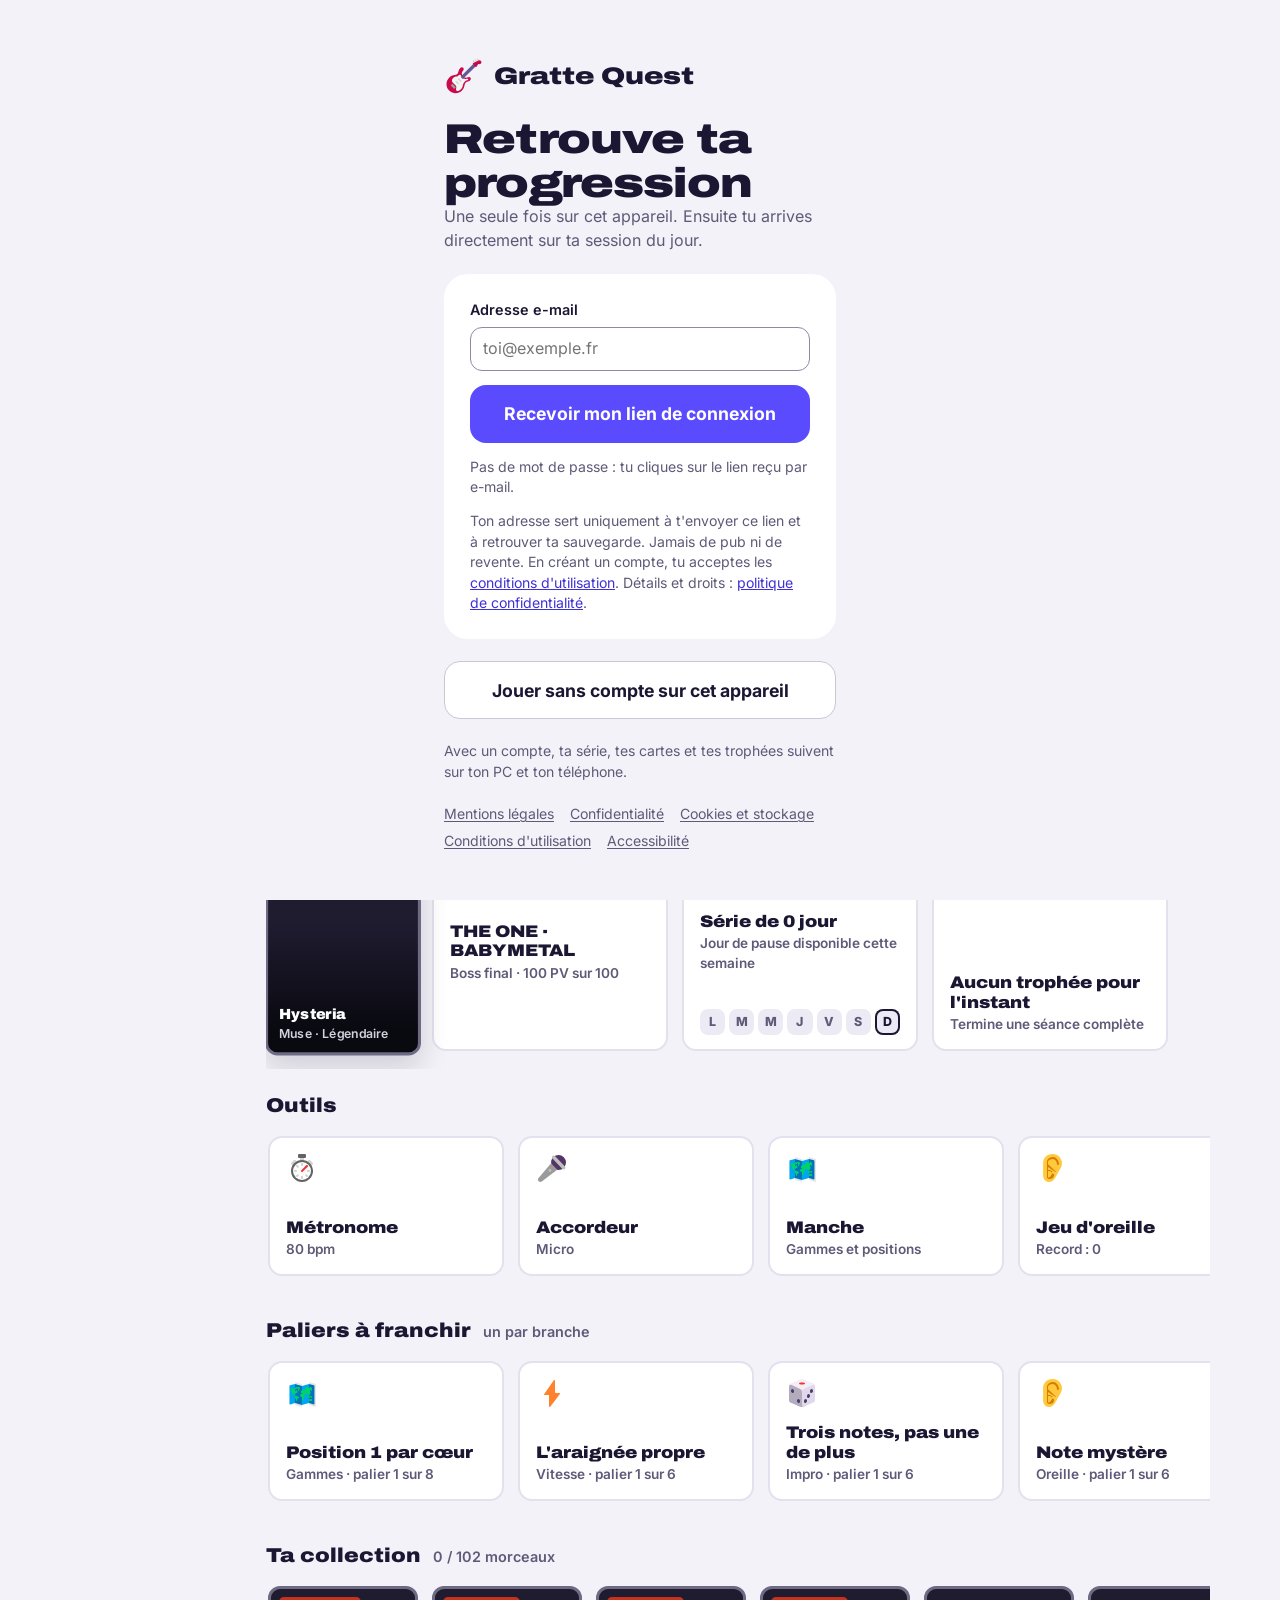
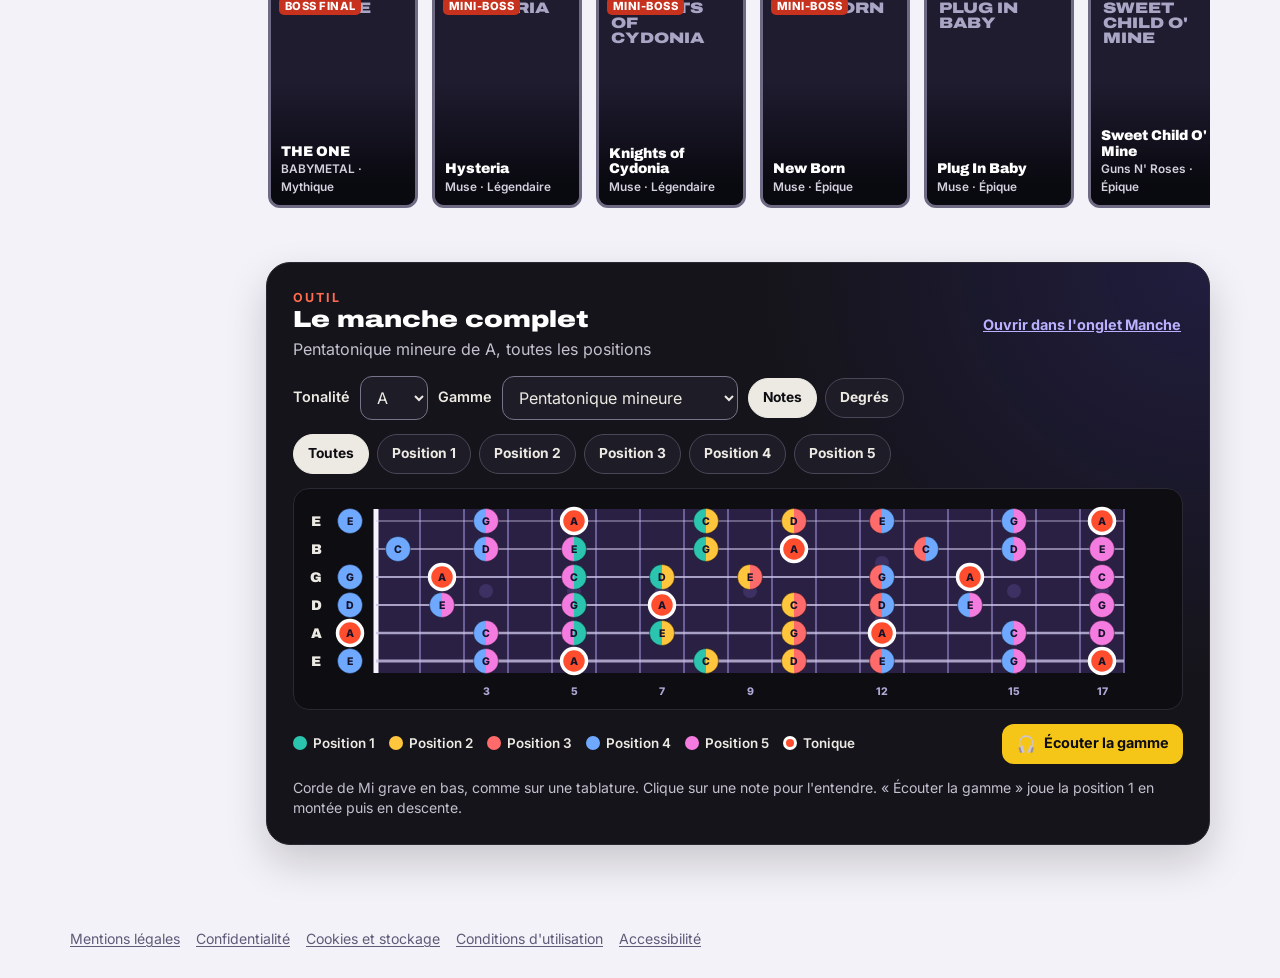
==== commit b428c9e8: "feat(seance): mode séance plein écran, Accueil Mur en clair et fiches du livre - Séance en vitrine p" ====
--- a/index.html
+++ b/index.html
@@ -16,8 +16,8 @@
 <link rel="alternate" type="text/markdown" href="llms.txt" title="Description du site pour les agents IA">
 <link rel="sitemap" type="application/xml" href="sitemap.xml">
 <script>/* Thème appliqué avant l'affichage (pas de flash) : choix mémorisé, sinon réglage de l'appareil. */try{var gqT=localStorage.getItem('gq-theme')}catch(e){}document.documentElement.dataset.theme=gqT==='dark'||gqT==='light'?gqT:(window.matchMedia&&matchMedia('(prefers-color-scheme: dark)').matches?'dark':'light');</script>
-<link rel="stylesheet" href="assets/fonts/fonts.css?v=13">
-<link rel="stylesheet" href="app.css?v=13">
+<link rel="stylesheet" href="assets/fonts/fonts.css?v=14">
+<link rel="stylesheet" href="app.css?v=14">
 <script type="application/ld+json">{"@context":"https://schema.org","@type":"WebApplication","name":"Gratte Quest","url":"https://mathx007.github.io/siteguitare/","applicationCategory":"EducationalApplication","operatingSystem":"Navigateur web","inLanguage":"fr","isAccessibleForFree":true,"description":"Journal de progression guitare électrique sous forme de jeu : missions quotidiennes de 30 minutes, paliers de compétences (gammes, vitesse, improvisation, oreille, riffs), cartes de morceaux à collectionner, trophées et boss final.","author":{"@type":"Person","name":"Mathys Langlois"}}</script>
 </head>
 <body>
@@ -25,17 +25,18 @@
 <div id="sessionbar" role="region" aria-label="Session en cours" hidden></div>
 <main id="view" class="wrap"></main>
 <div id="dock" role="region" aria-label="Outils"></div>
+<div id="seance" role="dialog" aria-modal="true" aria-label="Séance du jour, plein écran" hidden></div>
 <div id="modal" role="dialog" aria-modal="true" aria-label="Détail"></div>
 <div id="login" role="region" aria-label="Connexion" hidden></div>
 <div id="toasts" aria-live="polite"></div>
 <div id="sr" class="sr-only" aria-live="polite"></div>
 <noscript><div class="wrap nojs"><h1>Gratte Quest</h1><p>Journal de progression guitare électrique sous forme de jeu : missions du jour, paliers, cartes de morceaux à collectionner, trophées et boss final. L'application a besoin de JavaScript pour fonctionner. Une description complète du site se trouve dans le fichier <a href="llms.txt">llms.txt</a>.</p></div></noscript>
 <footer class="sitefoot wrap"><nav class="legal small" aria-label="Informations légales"><a href="mentions-legales.html">Mentions légales</a><a href="confidentialite.html">Confidentialité</a><a href="cookies.html">Cookies et stockage</a><a href="cgu.html">Conditions d'utilisation</a><a href="accessibilite.html">Accessibilité</a></nav></footer>
-<script src="vendor/supabase.js?v=13"></script>
-<script src="js/core.js?v=13"></script>
-<script src="js/data.js?v=13"></script>
-<script src="js/audio.js?v=13"></script>
-<script src="js/cloud.js?v=13"></script>
-<script src="js/app.js?v=13"></script>
+<script src="vendor/supabase.js?v=14"></script>
+<script src="js/core.js?v=14"></script>
+<script src="js/data.js?v=14"></script>
+<script src="js/audio.js?v=14"></script>
+<script src="js/cloud.js?v=14"></script>
+<script src="js/app.js?v=14"></script>
 </body>
 </html>
--- a/app.css
+++ b/app.css
@@ -893,3 +893,198 @@
 [data-theme="dark"] .gf-zone.r { fill: rgba(185, 176, 255, .14); stroke: #B9B0FF; }
 [data-theme="dark"] .gf-zone.l { fill: rgba(110, 231, 183, .12); stroke: #6EE7B7; }
 @media (prefers-reduced-motion: reduce) { .howto, .gtile { transition: none; } .howto:active, .gtile:active { transform: none; } }
+
+/* ==========================================================================
+   « Mur de cartes » en mode clair (Accueil) et bouton principal or dans les deux modes
+   ========================================================================== */
+:root:not([data-theme="dark"]) { --w-row: #FFFFFF; --w-tile: #FFFFFF; --w-tile2: #F4F2FA; --w-gold: #FFD166; --w-cue: #8F6500; --w-ok: #177750; --w-red: #FF6B4F; }
+:root[data-theme="dark"] { --w-cue: #FFD166; }
+.w-btn-1 { background: var(--w-gold); color: #1B1733; }
+.w-btn-1:hover { background: #FFDC85; }
+:root:not([data-theme="dark"]) .w-bill { box-shadow: 0 10px 30px rgba(27, 23, 51, .12); }
+:root:not([data-theme="dark"]) .w-bill::before { background: linear-gradient(90deg, #fff 38%, rgba(255, 255, 255, .9) 52%, rgba(255, 255, 255, 0) 84%), linear-gradient(0deg, rgba(255, 255, 255, .55), transparent 40%); }
+:root:not([data-theme="dark"]) .w-bill h1 { color: var(--ink); }
+:root:not([data-theme="dark"]) .w-btn-2 { background: #ECEAF4; }
+:root:not([data-theme="dark"]) .w-btn-2:hover { background: #E1DDEE; }
+:root:not([data-theme="dark"]) .w-bar { background: #E3E1EE; }
+:root:not([data-theme="dark"]) .w-bar i { background: var(--w-cue); }
+:root:not([data-theme="dark"]) .w-rail > :hover, :root:not([data-theme="dark"]) .w-rail > :focus-visible, :root:not([data-theme="dark"]) .w-rail > .is-focus { box-shadow: 0 12px 28px rgba(27, 23, 51, .16); }
+:root:not([data-theme="dark"]) .w-mt.is-focus, :root:not([data-theme="dark"]) .w-mt:hover { border-color: var(--w-cue); }
+:root:not([data-theme="dark"]) .w-mt.done { background: #F1EFF7; border-color: var(--line); }
+:root:not([data-theme="dark"]) .w-mt.done b { color: var(--ink); }
+:root:not([data-theme="dark"]) .w-mt.done::after { background-image: url("data:image/svg+xml,%3Csvg xmlns='http://www.w3.org/2000/svg' viewBox='0 0 24 24' fill='none' stroke='white' stroke-width='3.2' stroke-linecap='round' stroke-linejoin='round'%3E%3Cpath d='M5 12.5l4.5 4.5L19 7.5'/%3E%3C/svg%3E"); }
+:root:not([data-theme="dark"]) .w-mt.lock { background: #F7F6FB; border-color: #CFCBE0; }
+:root:not([data-theme="dark"]) .w-mt.lock b { color: #4A4666; }
+:root:not([data-theme="dark"]) .w-mt.gold { border-color: var(--w-cue); background: linear-gradient(140deg, #FFF3D1, #fff); }
+:root:not([data-theme="dark"]) .w-week i { background: #ECEAF4; }
+:root:not([data-theme="dark"]) .w-week i.ok { background: var(--w-ok); color: #fff; }
+:root:not([data-theme="dark"]) .w-week i.pause { outline-color: #8E89A3; }
+:root:not([data-theme="dark"]) .w-repere td { border-top-color: #E3E1EE; background: linear-gradient(90deg, transparent calc(50% - 1px), #B9B3D0 calc(50% - 1px), #B9B3D0 calc(50% + 1px), transparent calc(50% + 1px)); }
+:root:not([data-theme="dark"]) .w-repere tbody tr.f0 td { background: none; }
+:root:not([data-theme="dark"]) .w-dots i { background: #B9B3D0; }
+:root:not([data-theme="dark"]) .w-nn.root { color: #1B1733; }
+@media (max-width: 560px) { :root:not([data-theme="dark"]) .w-bill::before { background: linear-gradient(0deg, #fff 35%, rgba(255, 255, 255, .55)); } }
+
+/* ==========================================================================
+   Mode séance plein écran (vitrine de la mission, « Validée » à une place fixe, compte à rebours de 3 s)
+   ========================================================================== */
+:root { --sx-fade: 243, 242, 248; --sx-shadow: 0 10px 30px rgba(27, 23, 51, .14); --sx-focus: #4B3BEF; --sx-on-ok: #fff; }
+:root[data-theme="dark"] { --sx-fade: 11, 11, 18; --sx-shadow: 0 12px 34px rgba(0, 0, 0, .5); --sx-focus: #FFD166; --sx-on-ok: #0B0B12; }
+body.in-seance { overflow: hidden; }
+body.in-seance #toasts { top: 76px; bottom: auto; left: auto; right: 32px; transform: none; align-items: flex-end; }
+#seance { position: fixed; inset: 0; z-index: 55; }
+#seance[hidden] { display: none; }
+.sx { position: absolute; inset: 0; display: grid; grid-template-rows: auto 1fr auto; grid-template-columns: minmax(0, 1fr); background: var(--bg); color: var(--ink); isolation: isolate; overflow: hidden; outline: none; }
+.sx :focus-visible { outline: 3px solid var(--sx-focus); outline-offset: 3px; }
+.sx .key { display: inline-grid; place-items: center; min-width: 26px; height: 24px; padding: 0 6px; border: 1px solid var(--line); border-bottom-width: 3px; border-radius: 6px; font: 700 .75rem/1 var(--body); color: var(--ink); background: var(--w-tile); }
+.sx .b { display: inline-flex; align-items: center; justify-content: center; gap: 10px; min-height: 48px; padding: 0 18px; border-radius: 12px; border: 1px solid var(--line); background: var(--w-tile); color: var(--ink); font: 700 1rem var(--body); cursor: pointer; text-decoration: none; transition: transform .14s var(--ease-out), background-color .15s, border-color .15s; }
+.sx .b:hover { border-color: var(--muted); }
+.sx .b:active { transform: scale(.97); }
+.sx .b[aria-pressed="true"] { background: var(--ink); color: var(--bg); border-color: var(--ink); }
+.sx .b[aria-pressed="true"] .key { background: transparent; color: inherit; border-color: currentColor; }
+.sx .b-gold { background: var(--w-gold); color: #1B1733; border-color: var(--w-gold); font-family: var(--display); font-stretch: 125%; font-weight: 900; }
+.sx .b-gold:hover { border-color: #1B1733; }
+.sx .b-gold .key { background: transparent; color: #1B1733; border-color: rgba(27, 23, 51, .45); }
+.sx .b-big { min-height: 64px; padding: 0 28px; font-size: 1.35rem; border-radius: 16px; }
+.sx .b-sm { min-height: 40px; padding: 0 12px; font-size: .92rem; border-radius: 10px; }
+.sx .btn { font-size: .92rem; }
+.sx .mob { display: none; }
+.sx-art { position: absolute; right: 0; top: 0; bottom: 0; width: 62%; z-index: -2; }
+.sx-art img { width: 100%; height: 100%; object-fit: cover; }
+.sx-art::after { content: ""; position: absolute; inset: 0; background: linear-gradient(90deg, rgb(var(--sx-fade)) 0%, rgba(var(--sx-fade), .88) 22%, rgba(var(--sx-fade), .22) 55%, rgba(var(--sx-fade), 0) 100%), linear-gradient(0deg, rgb(var(--sx-fade)) 0%, rgba(var(--sx-fade), 0) 36%); }
+.sx-credit { position: absolute; right: 18px; bottom: 236px; margin: 0; padding: 4px 10px; border-radius: 8px; font-size: .74rem; color: var(--ink); background: rgba(var(--sx-fade), .82); }
+.sx-top { display: flex; align-items: center; gap: 18px; padding: 14px 32px; }
+.sx-top .t { font-family: var(--display); font-stretch: 125%; font-weight: 900; font-size: 1.05rem; white-space: nowrap; }
+.sx-prog { display: flex; gap: 6px; flex: 1; max-width: 420px; }
+.sx-prog i { flex: var(--m) 1 0; height: 8px; border-radius: 4px; background: var(--line); position: relative; overflow: hidden; }
+.sx-prog i::after { content: ""; position: absolute; inset: 0; background: var(--c); transform: scaleX(var(--p, 0)); transform-origin: left; transition: transform .6s var(--ease-out); }
+.sx-top .count { color: var(--muted); font-weight: 600; white-space: nowrap; }
+.sx-top .sp { flex: 1; }
+.sx-stage { display: grid; grid-template-rows: minmax(0, 1fr) auto; min-height: 0; padding: 4px 32px 20px; width: min(820px, 58%); }
+.sx-hero { min-height: 0; overflow-y: auto; display: flex; flex-direction: column; gap: 12px; padding: 12px 16px 2px; margin: 0 -16px; }
+.sx-h1 { margin: 0; font-family: var(--display); font-stretch: 125%; font-weight: 900; font-size: clamp(2.4rem, 4.6vw, 4.4rem); line-height: .94; letter-spacing: -.02em; text-wrap: balance; }
+.sx-h1.long { font-size: clamp(2.2rem, 3.6vw, 3.4rem); }
+.sx-meta { margin: 0; display: flex; align-items: center; gap: 10px; color: var(--muted); font-weight: 600; font-size: 1.05rem; }
+.sx-lede { margin: 2px 0 0; font-size: clamp(1.1rem, 1.6vw, 1.45rem); line-height: 1.42; max-width: 34ch; }
+.sx-clock { display: flex; align-items: center; gap: 20px; flex-wrap: wrap; }
+.sx-time { font-family: var(--display); font-stretch: 125%; font-weight: 900; font-size: clamp(3.2rem, 5.4vw, 4.8rem); line-height: .9; font-variant-numeric: tabular-nums; }
+.sx-state { color: var(--muted); font-weight: 600; }
+.sx.counting #sx-pause, .sx.counting .sx-state { visibility: hidden; }
+.sx-tool { display: flex; align-items: center; gap: 10px; flex-wrap: wrap; padding: 12px 14px; border-radius: 18px; background: rgba(var(--sx-fade), .78); border: 1px solid var(--line); max-width: 680px; backdrop-filter: blur(6px); }
+.sx-tool.col { flex-direction: column; align-items: flex-start; }
+.sx-tool .fb-wrap { max-width: 100%; overflow-x: auto; border-radius: 12px; }
+.sx-tool .fb-wrap svg { height: 132px; width: auto; display: block; }
+.sx-tool .links { gap: 8px; }
+.sx-bpm { font-family: var(--display); font-stretch: 125%; font-weight: 900; font-size: 2.2rem; line-height: 1; min-width: 2.4ch; }
+.sx-u, .sx-note { color: var(--muted); font-weight: 600; }
+.sx-beats { display: flex; gap: 8px; }
+.sx-beats i { width: 14px; height: 14px; border-radius: 50%; background: var(--w-tile2); }
+.sx-beats i.on { background: var(--w-cue); }
+.sx-field { display: flex; align-items: center; gap: 8px; font-size: .9rem; font-weight: 600; color: var(--muted); }
+.sx-field input { width: 96px; min-height: 40px; padding: 0 10px; border-radius: 10px; border: 1px solid var(--line); background: var(--w-tile); color: var(--ink); font: 700 1rem var(--body); }
+.sx-dock { display: flex; align-items: center; gap: 12px; padding-top: 12px; }
+#sx-ok[aria-disabled="true"] { opacity: .4; pointer-events: none; }
+#sx-ok[aria-disabled="true"] .key { visibility: hidden; }
+.sx-next { height: 188px; display: flex; align-items: stretch; gap: 14px; padding: 18px 32px 22px; background: var(--w-row); border-top: 1px solid var(--line); }
+.sx-next h2 { margin: 0; writing-mode: vertical-rl; transform: rotate(180deg); font-family: var(--display); font-stretch: 125%; font-weight: 900; font-size: 1rem; color: var(--muted); text-align: center; }
+.sx-q { position: relative; width: 230px; display: flex; flex-direction: column; justify-content: space-between; gap: 10px; padding: 14px 16px; border-radius: 14px; background: var(--w-tile); border: 2px solid var(--line); }
+.sx-q b { font-family: var(--display); font-stretch: 125%; font-weight: 900; font-size: 1.02rem; line-height: 1.15; }
+.sx-q span { color: var(--muted); font-size: .88rem; }
+.sx-q.done { background: var(--w-tile2); }
+.sx-q.done b { padding-right: 30px; }
+.sx-q.done::after { content: ""; position: absolute; top: 12px; right: 12px; width: 26px; height: 26px; border-radius: 50%; background: var(--w-ok) url("data:image/svg+xml,%3Csvg xmlns='http://www.w3.org/2000/svg' viewBox='0 0 24 24' fill='none' stroke='white' stroke-width='3.2' stroke-linecap='round' stroke-linejoin='round'%3E%3Cpath d='M5 12.5l4.5 4.5L19 7.5'/%3E%3C/svg%3E") center / 16px no-repeat; }
+[data-theme="dark"] .sx-q.done::after { background-image: url("data:image/svg+xml,%3Csvg xmlns='http://www.w3.org/2000/svg' viewBox='0 0 24 24' fill='none' stroke='%230B0B12' stroke-width='3.2' stroke-linecap='round' stroke-linejoin='round'%3E%3Cpath d='M5 12.5l4.5 4.5L19 7.5'/%3E%3C/svg%3E"); }
+.sx-up { margin-left: auto; width: min(440px, 36%); display: flex; flex-direction: column; justify-content: space-between; gap: 8px; padding: 14px 18px; border-radius: 16px; background: var(--w-tile2); border: 2px solid var(--w-cue); }
+.sx-up b { font-family: var(--display); font-stretch: 125%; font-weight: 900; font-size: 1.3rem; line-height: 1.1; }
+.sx-up > span { color: var(--muted); font-size: .9rem; }
+.sx-up .l { color: var(--ink); font-weight: 700; }
+.sx-up .a { display: flex; gap: 10px; }
+.sx-up .a .b { min-height: 38px; }
+.sx-bar { height: 8px; border-radius: 4px; background: var(--line); overflow: hidden; }
+.sx-bar i { display: block; height: 100%; background: var(--w-cue); transform: scaleX(0); transform-origin: left; }
+.sx-bar i.run { animation: sx-fill linear forwards; }
+.sx-bar i.paused { animation-play-state: paused; }
+@keyframes sx-fill { to { transform: scaleX(1); } }
+.sx-toast { position: absolute; right: 32px; top: 76px; z-index: 25; display: flex; align-items: center; gap: 14px; padding: 12px 14px 12px 18px; border-radius: 14px; background: var(--ink); color: var(--bg); box-shadow: var(--sx-shadow); font-weight: 700; animation: sx-in .3s var(--ease-out); }
+.sx-toast .b { min-height: 38px; background: transparent; color: inherit; border-color: currentColor; }
+.sx-toast .b .key { background: transparent; color: inherit; border-color: currentColor; }
+.sx-drawer { position: absolute; top: 0; right: 0; bottom: 0; z-index: 20; width: min(460px, 92vw); background: var(--w-row); border-left: 1px solid var(--line); box-shadow: var(--sx-shadow); padding: 22px 24px; overflow-y: auto; display: flex; flex-direction: column; gap: 14px; transform: translateX(104%); visibility: hidden; transition: transform .38s var(--ease-out), visibility .38s; --col: #C22B26; }
+.sx-drawer.on { transform: none; visibility: visible; }
+.sx-dhead { display: flex; justify-content: space-between; align-items: flex-start; gap: 12px; }
+.sx-dhead h2 { margin: 0; font-family: var(--display); font-stretch: 125%; font-weight: 900; font-size: 1.35rem; line-height: 1.1; }
+.sx-stamp { position: absolute; left: 50%; top: 42%; z-index: 30; width: 160px; height: 160px; margin: -80px 0 0 -80px; border-radius: 50%; display: grid; place-items: center; background: var(--w-ok); color: var(--sx-on-ok); pointer-events: none; opacity: 0; }
+.sx-stamp.go { animation: sx-stamp .9s var(--ease-out) both; }
+.sx-stamp svg { width: 84px; height: 84px; }
+@keyframes sx-stamp { 0% { opacity: 0; transform: scale(.6); } 25% { opacity: 1; transform: scale(1.06); } 60% { opacity: 1; transform: scale(1); } 100% { opacity: 0; } }
+@keyframes sx-in { from { opacity: 0; transform: translateY(8px); } }
+.sx-hero.swap-in { animation: sx-swap .5s var(--ease-out) both; }
+@keyframes sx-swap { from { opacity: 0; transform: translateX(36px); } }
+.sx-stats { display: flex; gap: 28px; flex-wrap: wrap; margin: 4px 0; }
+.sx-stats div { display: flex; flex-direction: column; }
+.sx-stats b { font-family: var(--display); font-stretch: 125%; font-weight: 900; font-size: 2rem; line-height: 1; }
+.sx-stats span { color: var(--muted); font-weight: 600; font-size: .92rem; }
+.sx-boss { display: flex; flex-direction: column; gap: 8px; padding: 14px 20px; border-radius: 16px; background: var(--w-tile); border: 1px solid var(--line); max-width: 720px; }
+.sx-boss .bh { display: flex; flex-wrap: wrap; align-items: baseline; gap: 2px 14px; }
+.sx-boss b { font-family: var(--display); font-stretch: 125%; font-weight: 900; font-size: 1.3rem; }
+.sx-boss .bh span, .sx-boss .bt { color: var(--muted); font-size: .92rem; }
+.sx-hp { display: block; height: 12px; border-radius: 6px; background: var(--w-tile2); overflow: hidden; }
+.sx-hp i { display: block; height: 100%; background: var(--w-red); }
+.sx-boss.hit { animation: sx-hit .6s var(--ease-out) .35s; }
+@keyframes sx-hit { 15% { transform: translateX(-10px) rotate(-1deg); } 35% { transform: translateX(9px) rotate(.8deg); } 55% { transform: translateX(-6px); } 75% { transform: translateX(3px); } }
+.sx.recap .sx-next .sx-q { flex: 1 1 0; width: auto; }
+@media (max-width: 1023px) {
+  .sx-stage { width: min(720px, 72%); }
+  .sx:not(.recap) .sx-q, .sx:not(.recap) .sx-next h2 { display: none; }
+  .sx-up { margin-left: 0; width: 100%; }
+}
+@media (min-width: 761px) and (max-height: 820px) {
+  .sx-top { padding-top: 10px; padding-bottom: 10px; }
+  .sx-hero { gap: 9px; padding-top: 6px; }
+  .sx-h1 { font-size: clamp(2rem, 3.4vw, 3rem); }
+  .sx-h1.long { font-size: clamp(1.9rem, 3vw, 2.6rem); }
+  .sx-lede { font-size: 1.05rem; }
+  .sx-time { font-size: 3rem; }
+  .sx-tool { padding: 8px 12px; }
+  .sx-tool .fb-wrap svg { height: 120px; }
+  .sx-next { height: 142px; padding-top: 12px; padding-bottom: 14px; }
+  .sx-up { gap: 4px; padding: 10px 16px; }
+  .sx-up b { font-size: 1.12rem; }
+  .sx-credit { bottom: 150px; }
+  .sx-stage { padding-bottom: 12px; }
+  .sx .b-big { min-height: 56px; }
+
+}
+@media (max-width: 760px) {
+  .sx { grid-template-rows: auto 1fr auto auto; }
+  .sx-art { left: 0; width: 100%; bottom: auto; height: 200px; }
+  .sx-art::after { background: linear-gradient(0deg, rgb(var(--sx-fade)) 0%, rgba(var(--sx-fade), .55) 55%, rgba(var(--sx-fade), .2) 100%); }
+  .sx-credit { display: none; }
+  .sx-top { padding: 10px 16px; gap: 10px; flex-wrap: wrap; }
+  .sx-top .t { display: none; }
+  .sx-prog { order: 3; flex-basis: 100%; max-width: none; }
+  .sx .key { display: none; }
+  .sx-stage { display: contents; }
+  .sx-hero { grid-row: 2; margin: 0; padding: 110px 16px 8px; }
+  .sx-h1, .sx-h1.long { font-size: 2.4rem; }
+  .sx-dock { grid-row: 4; padding: 12px 16px calc(12px + env(safe-area-inset-bottom)); background: var(--w-row); border-top: 1px solid var(--line); }
+  .sx-dock .b-gold { flex: 1; }
+  .sx:not(.recap) .sx-gbtn { width: 56px; padding: 0; }
+  .sx-gbtn .lbl { position: absolute; width: 1px; height: 1px; overflow: hidden; clip: rect(0 0 0 0); white-space: nowrap; }
+  .sx .mob { display: inline-flex; }
+  .sx-toast { display: none; }
+  .sx-next { grid-row: 3; height: auto; padding: 10px 16px; border-top: 0; background: transparent; }
+  .sx-next:not(.counting) { display: none; }
+  .sx-up .a .b { flex: 1; padding: 0 8px; }
+  .sx.recap .sx-next { display: none; }
+  .sx.recap .sx-dock { flex-direction: column; align-items: stretch; }
+  .sx.recap .sx-dock .b { width: 100%; }
+  .sx .lbl-long { display: none; }
+  .sx-stats { gap: 12px 20px; }
+  .sx-stats b { font-size: 1.5rem; }
+  body.in-seance #toasts { top: auto; bottom: 96px; right: 16px; left: 16px; align-items: stretch; }
+}
+@media (prefers-reduced-motion: reduce) {
+  .sx-bar i.run { animation: none; transform: scaleX(1); }
+  .sx-stamp.go, .sx-hero.swap-in, .sx-boss.hit, .sx-toast { animation: none; }
+  .sx-drawer { transition: none; }
+}
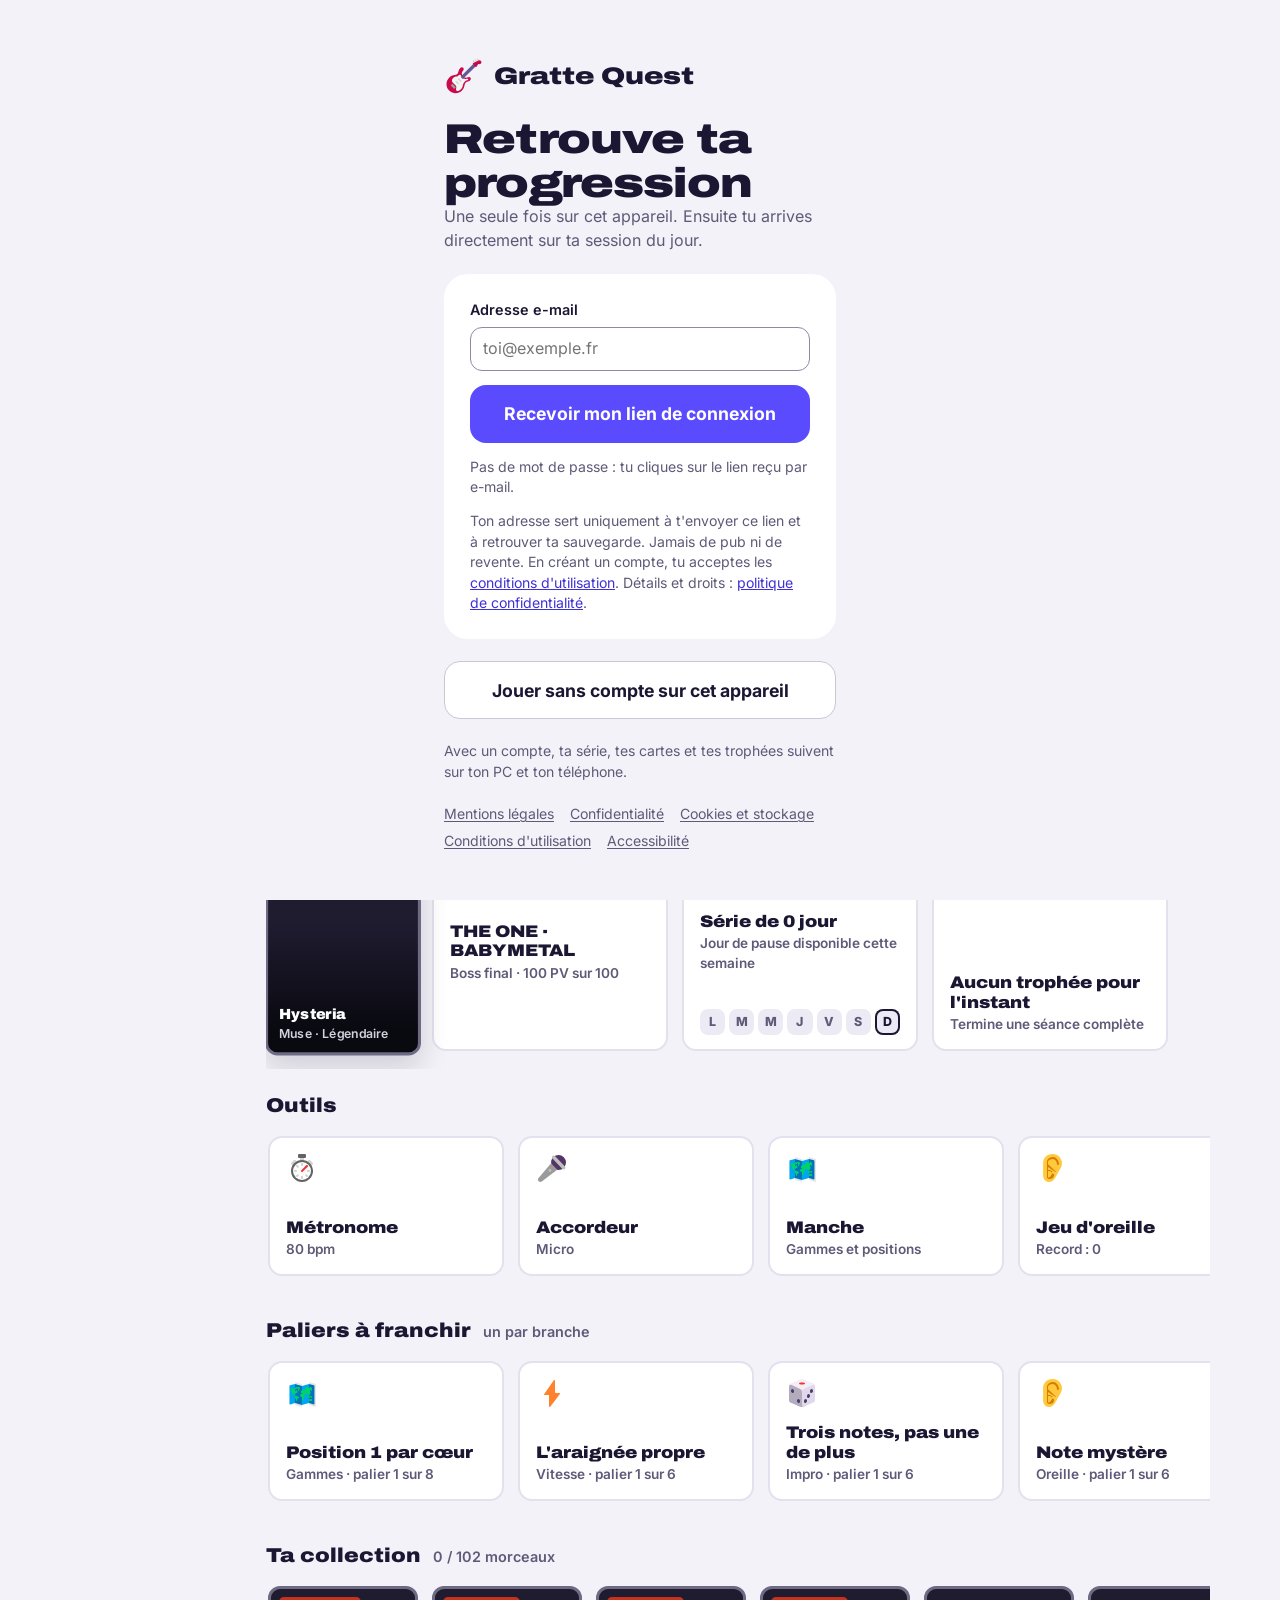
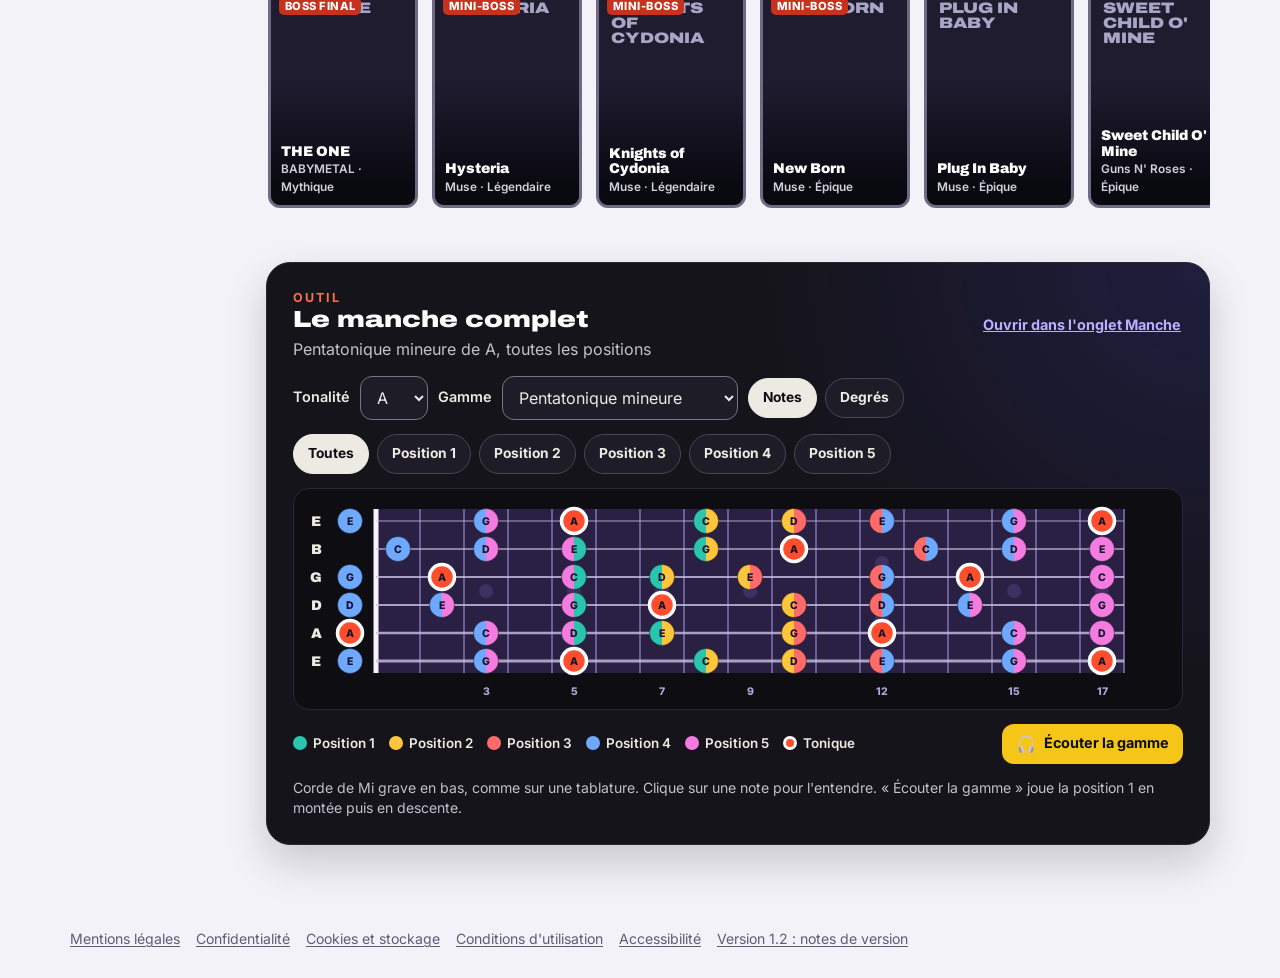
==== commit c1bb97fd: "docs(release): version 1.2 et ses notes de version - Dossier notes-de-version/ : index et notes de l" ====
--- a/index.html
+++ b/index.html
@@ -16,8 +16,8 @@
 <link rel="alternate" type="text/markdown" href="llms.txt" title="Description du site pour les agents IA">
 <link rel="sitemap" type="application/xml" href="sitemap.xml">
 <script>/* Thème appliqué avant l'affichage (pas de flash) : choix mémorisé, sinon réglage de l'appareil. */try{var gqT=localStorage.getItem('gq-theme')}catch(e){}document.documentElement.dataset.theme=gqT==='dark'||gqT==='light'?gqT:(window.matchMedia&&matchMedia('(prefers-color-scheme: dark)').matches?'dark':'light');</script>
-<link rel="stylesheet" href="assets/fonts/fonts.css?v=14">
-<link rel="stylesheet" href="app.css?v=14">
+<link rel="stylesheet" href="assets/fonts/fonts.css?v=15">
+<link rel="stylesheet" href="app.css?v=15">
 <script type="application/ld+json">{"@context":"https://schema.org","@type":"WebApplication","name":"Gratte Quest","url":"https://mathx007.github.io/siteguitare/","applicationCategory":"EducationalApplication","operatingSystem":"Navigateur web","inLanguage":"fr","isAccessibleForFree":true,"description":"Journal de progression guitare électrique sous forme de jeu : missions quotidiennes de 30 minutes, paliers de compétences (gammes, vitesse, improvisation, oreille, riffs), cartes de morceaux à collectionner, trophées et boss final.","author":{"@type":"Person","name":"Mathys Langlois"}}</script>
 </head>
 <body>
@@ -31,12 +31,12 @@
 <div id="toasts" aria-live="polite"></div>
 <div id="sr" class="sr-only" aria-live="polite"></div>
 <noscript><div class="wrap nojs"><h1>Gratte Quest</h1><p>Journal de progression guitare électrique sous forme de jeu : missions du jour, paliers, cartes de morceaux à collectionner, trophées et boss final. L'application a besoin de JavaScript pour fonctionner. Une description complète du site se trouve dans le fichier <a href="llms.txt">llms.txt</a>.</p></div></noscript>
-<footer class="sitefoot wrap"><nav class="legal small" aria-label="Informations légales"><a href="mentions-legales.html">Mentions légales</a><a href="confidentialite.html">Confidentialité</a><a href="cookies.html">Cookies et stockage</a><a href="cgu.html">Conditions d'utilisation</a><a href="accessibilite.html">Accessibilité</a></nav></footer>
-<script src="vendor/supabase.js?v=14"></script>
-<script src="js/core.js?v=14"></script>
-<script src="js/data.js?v=14"></script>
-<script src="js/audio.js?v=14"></script>
-<script src="js/cloud.js?v=14"></script>
-<script src="js/app.js?v=14"></script>
+<footer class="sitefoot wrap"><nav class="legal small" aria-label="Informations légales"><a href="mentions-legales.html">Mentions légales</a><a href="confidentialite.html">Confidentialité</a><a href="cookies.html">Cookies et stockage</a><a href="cgu.html">Conditions d'utilisation</a><a href="accessibilite.html">Accessibilité</a><a href="https://github.com/mathx007/siteguitare/blob/main/notes-de-version/1.2.md" target="_blank" rel="noopener noreferrer">Version 1.2 : notes de version<span class="sr-only"> (GitHub, nouvel onglet)</span></a></nav></footer>
+<script src="vendor/supabase.js?v=15"></script>
+<script src="js/core.js?v=15"></script>
+<script src="js/data.js?v=15"></script>
+<script src="js/audio.js?v=15"></script>
+<script src="js/cloud.js?v=15"></script>
+<script src="js/app.js?v=15"></script>
 </body>
 </html>
--- a/app.css
+++ b/app.css
@@ -88,7 +88,7 @@
 #nav a.on { background: var(--ink); color: #fff; }
 .hud { display: flex; align-items: center; gap: 14px; }
 .streak { display: flex; align-items: center; gap: 6px; font-weight: 700; padding: 6px 12px; border-radius: 99px; background: #FFE1DA; }
-.lvl { display: flex; flex-direction: column; gap: 4px; font-size: .82rem; color: var(--muted); min-width: 150px; }
+.lvl { display: flex; flex-direction: column; gap: 4px; font-size: .82rem; color: var(--muted); min-width: 150px; white-space: nowrap; }
 .bar { display: block; height: 8px; border-radius: 99px; background: var(--line); overflow: hidden; }
 .bar > i { display: block; height: 100%; background: var(--accent); border-radius: 99px; transition: width .5s; }
 .avatar { width: 42px; height: 42px; border-radius: 50%; border: 0; background: var(--muted); color: #fff; font-weight: 800; cursor: pointer; }
@@ -1088,3 +1088,73 @@
   .sx-stamp.go, .sx-hero.swap-in, .sx-boss.hit, .sx-toast { animation: none; }
   .sx-drawer { transition: none; }
 }
+
+/* ==========================================================================
+   Trophées : coupes SVG sur des étagères de vitrine (mêmes dans les deux modes)
+   ========================================================================== */
+.vitrine { display: flex; flex-direction: column; gap: 8px; padding: 26px 26px 10px; border-radius: 24px; background: linear-gradient(180deg, #1B1733, #0E0D12); color: var(--dk-ink); }
+.shelf { position: relative; padding: 8px 0 22px; background: radial-gradient(60% 70% at 50% 0%, rgba(255, 224, 138, .1), transparent 70%); }
+.shelf.tier-argent { background: radial-gradient(60% 70% at 50% 0%, rgba(221, 226, 236, .09), transparent 70%); }
+.shelf.tier-bronze { background: radial-gradient(60% 70% at 50% 0%, rgba(235, 199, 164, .09), transparent 70%); }
+.shelf h2 { display: flex; align-items: baseline; gap: 10px; font-family: var(--display); font-stretch: 125%; font-weight: 900; font-size: 1.2rem; color: #fff; }
+.shelf h2 span { font: 600 .88rem var(--body); color: var(--dk-muted); }
+.shelf-row { list-style: none; margin: 0; padding: 0; display: grid; grid-template-columns: repeat(auto-fill, minmax(160px, 1fr)); gap: 20px 14px; position: relative; }
+/* la planche de l'étagère, sous chaque rangée de coupes */
+.tro::after { content: ""; position: absolute; left: -7px; right: -7px; bottom: 0; height: 12px; border-radius: 0; background: linear-gradient(180deg, #4A3F66, #2A2340 60%, #16122A); box-shadow: 0 10px 18px rgba(0, 0, 0, .55); }
+.tro { position: relative; display: flex; flex-direction: column; align-items: center; text-align: center; gap: 4px; padding: 8px 6px 28px; } /* chaque coupe repose sur un morceau de planche : chaque rangée a la sienne */
+.tro-3d { perspective: 600px; width: 118px; }
+.tro-cup { position: relative; transform: rotateY(var(--ry, 0deg)) rotateX(var(--rx, 0deg)) translateY(var(--ty, 0)); transform-style: preserve-3d; transition: transform .35s var(--ease-out); }
+.tro-cup::after { content: ""; position: absolute; left: 18%; right: 18%; bottom: -8px; height: 10px; border-radius: 50%; background: rgba(0, 0, 0, .5); filter: blur(4px); transform: translateZ(-20px); }
+.tro:hover .tro-cup { --ty: -6px; }
+.cup { display: block; width: 100%; height: auto; }
+.tro-ic { position: absolute; left: 50%; top: 21%; transform: translate(-50%, 0) translateZ(12px); filter: drop-shadow(0 2px 2px rgba(0, 0, 0, .35)); }
+.tro:not(.own) .tro-ic img { filter: grayscale(1) brightness(.75); }
+.tro b { font-family: var(--display); font-stretch: 112%; font-weight: 900; font-size: 1rem; line-height: 1.15; color: #fff; margin-top: 6px; }
+.tro-g { font-size: .82rem; color: var(--dk-muted); line-height: 1.35; }
+.tro-st { font: 800 .78rem var(--body); color: #1B1733; background: #FFD166; border-radius: 99px; padding: 2px 10px; margin-top: 2px; }
+.tro.tier-argent .tro-st { background: #DDE2EC; }
+.tro.tier-bronze .tro-st { background: #EBC7A4; }
+.tro-p { display: flex; align-items: center; gap: 8px; width: 100%; max-width: 150px; font-size: .78rem; color: var(--dk-muted); }
+.tro-p .bar { flex: 1; background: #2E2E40; }
+.tro-p .bar i { background: #FFD166; }
+@media (max-width: 560px) { .vitrine { padding: 18px 12px 6px; } .shelf-row { grid-template-columns: repeat(2, minmax(0, 1fr)); } .tro-3d { width: 104px; } }
+@media (prefers-reduced-motion: reduce) { .tro-cup { transition: none; transform: none !important; } }
+
+/* ==========================================================================
+   Titres et rangs : emblème en médiator, fenêtre des titres
+   ========================================================================== */
+button.lvl { background: none; border: 0; padding: 4px 6px; margin: -4px -6px; border-radius: 10px; font: inherit; color: inherit; text-align: left; cursor: pointer; transition: background-color .15s; }
+button.lvl:hover { background: var(--bg); }
+.emblem { position: relative; display: inline-grid; place-items: center; width: 64px; flex: none; }
+.emblem.big { width: 132px; }
+.emb { display: block; width: 100%; height: auto; filter: drop-shadow(0 6px 10px rgba(0, 0, 0, .35)); }
+.emb-ic { position: absolute; left: 50%; top: 40%; transform: translate(-50%, -50%); }
+.emb-div { position: absolute; left: 50%; bottom: 2%; transform: translateX(-50%); min-width: 26px; padding: 1px 7px; border-radius: 99px; background: #FFD166; color: #1B1733; font: 900 .78rem/1.3 var(--display); font-stretch: 125%; text-align: center; box-shadow: 0 2px 6px rgba(0, 0, 0, .4); }
+.emblem.big .emb-div { font-size: 1.05rem; padding: 2px 10px; }
+.emblem.lock .emb-ic img { opacity: .8; }
+.rk-head { display: flex; align-items: center; gap: 16px; }
+.rk-head .emblem { width: 72px; }
+.pagehead:has(.rk-head) { align-items: center; }
+.rsheet { width: min(860px, 100%); gap: 18px; background: radial-gradient(80% 60% at 20% 0%, #2B2450, #120F22 70%); color: var(--dk-ink); border: 1px solid var(--dk-line); }
+.rk-hero { display: flex; align-items: center; gap: 24px; }
+.rk-hd { display: flex; flex-direction: column; gap: 8px; flex: 1; min-width: 0; }
+.rk-lv { font: 700 .9rem var(--body); color: var(--dk-muted); }
+.rk-hd h2 { margin: 0; font-family: var(--display); font-stretch: 125%; font-weight: 900; font-size: clamp(1.8rem, 4vw, 2.8rem); line-height: 1; color: #fff; text-wrap: balance; }
+.rk-bar { display: block; width: 100%; height: 10px; border-radius: 6px; background: #2E2E40; overflow: hidden; max-width: 420px; }
+.rk-bar i { display: block; height: 100%; background: linear-gradient(90deg, #FFD166, #FF6B4F); }
+.rk-next { font-size: .92rem; color: var(--dk-ink); }
+.rk-h { margin: 4px 0 0; font-family: var(--display); font-stretch: 125%; font-weight: 900; font-size: 1.1rem; color: #fff; }
+.rk-list { list-style: none; margin: 0; padding: 0; display: grid; grid-template-columns: repeat(4, minmax(0, 1fr)); gap: 10px; }
+.rk { display: flex; flex-direction: column; align-items: center; text-align: center; gap: 8px; padding: 14px 10px; border-radius: 16px; background: rgba(255, 255, 255, .05); border: 2px solid rgba(255, 255, 255, .08); }
+.rk.cur { border-color: #FFD166; background: rgba(255, 209, 102, .1); }
+.rk-t { display: flex; flex-direction: column; align-items: center; gap: 3px; }
+.rk-t b { font-family: var(--display); font-stretch: 112%; font-weight: 900; font-size: .95rem; line-height: 1.15; color: #fff; }
+.rk-t > span:not(.rk-pips) { font-size: .78rem; color: var(--dk-muted); }
+.rk.lock .rk-t b { color: #CFCBDD; }
+.rk-pips { display: flex; gap: 5px; margin-top: 2px; }
+.rk-pips i { width: 16px; height: 6px; border-radius: 3px; background: #3A3850; transform: skewX(-20deg); }
+.rk-pips i.on { background: #FFD166; }
+.rk-note { margin: 0; font-size: .85rem; color: var(--dk-muted); }
+.rsheet .btn { background: #FFD166; color: #1B1733; }
+.rsheet :focus-visible { outline-color: #FFD166; }
+@media (max-width: 760px) { .rk-list { grid-template-columns: repeat(2, minmax(0, 1fr)); } .rk-hero { flex-direction: column; text-align: center; gap: 12px; } .rk-hd { align-items: center; } .emblem.big { width: 108px; } }
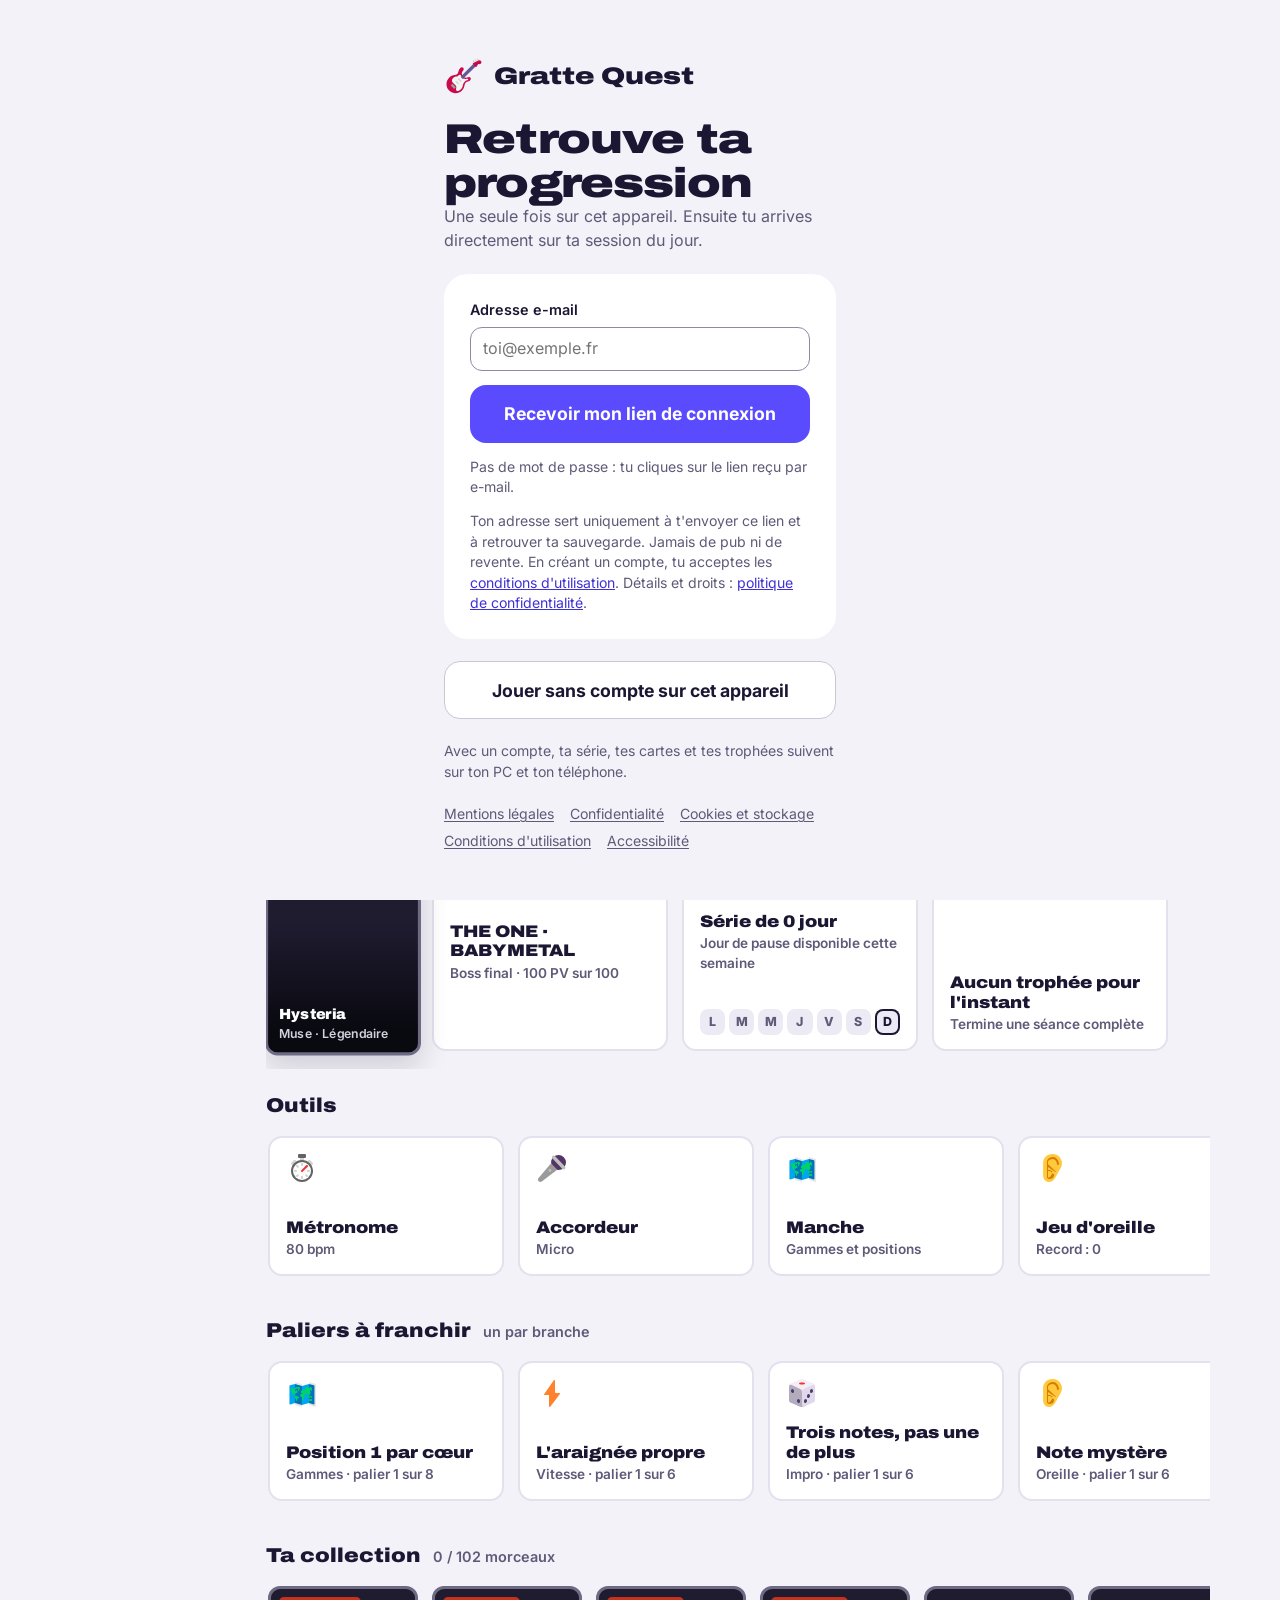
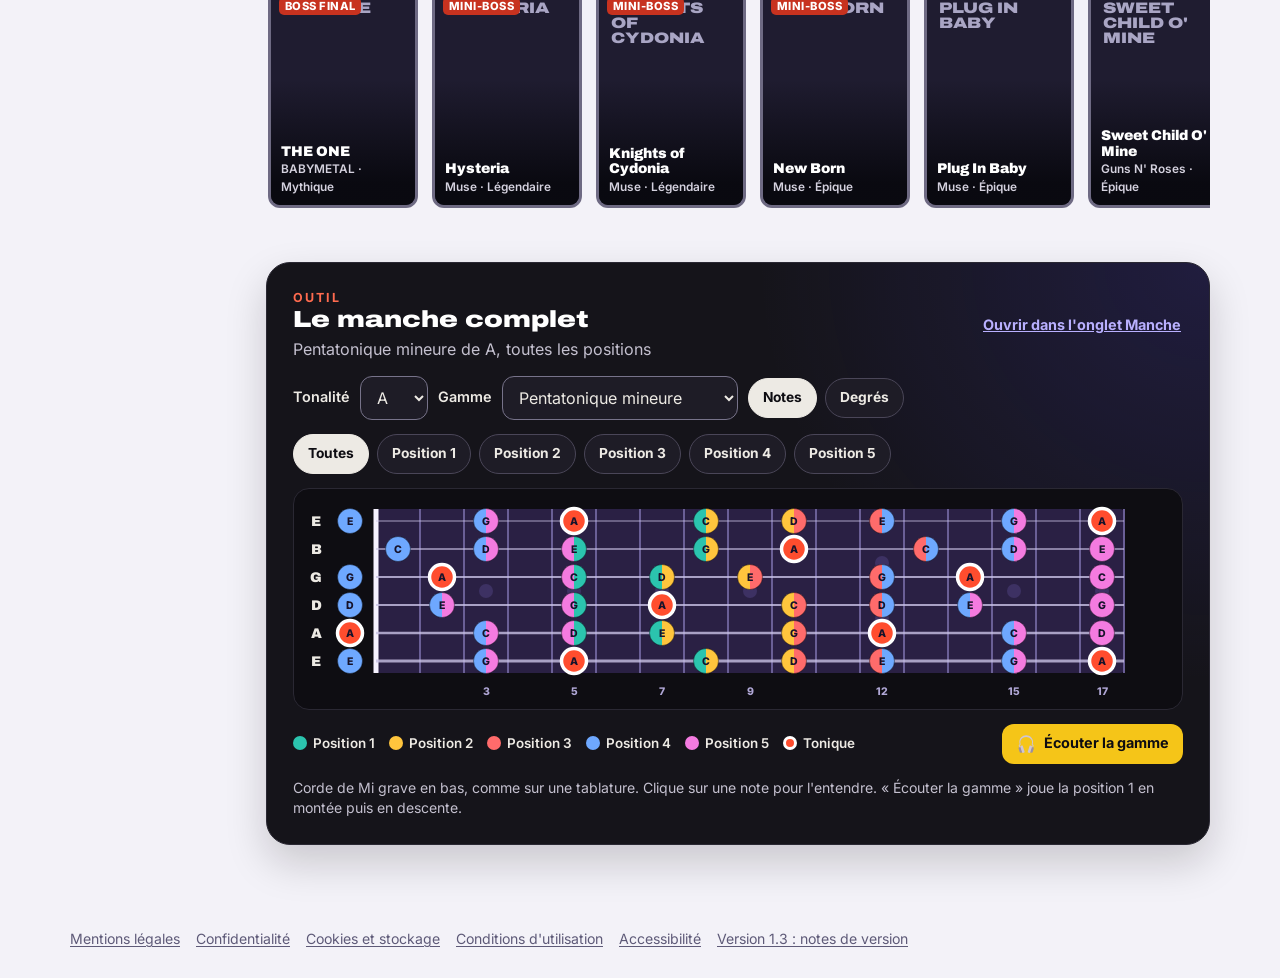
==== commit 0d6dd348: "feat(trophees): vitrine 3D en noyer et laiton et filtre « Possédées » - Trophées : vitrine en 3D CSS" ====
--- a/index.html
+++ b/index.html
@@ -16,8 +16,8 @@
 <link rel="alternate" type="text/markdown" href="llms.txt" title="Description du site pour les agents IA">
 <link rel="sitemap" type="application/xml" href="sitemap.xml">
 <script>/* Thème appliqué avant l'affichage (pas de flash) : choix mémorisé, sinon réglage de l'appareil. */try{var gqT=localStorage.getItem('gq-theme')}catch(e){}document.documentElement.dataset.theme=gqT==='dark'||gqT==='light'?gqT:(window.matchMedia&&matchMedia('(prefers-color-scheme: dark)').matches?'dark':'light');</script>
-<link rel="stylesheet" href="assets/fonts/fonts.css?v=15">
-<link rel="stylesheet" href="app.css?v=15">
+<link rel="stylesheet" href="assets/fonts/fonts.css?v=16">
+<link rel="stylesheet" href="app.css?v=16">
 <script type="application/ld+json">{"@context":"https://schema.org","@type":"WebApplication","name":"Gratte Quest","url":"https://mathx007.github.io/siteguitare/","applicationCategory":"EducationalApplication","operatingSystem":"Navigateur web","inLanguage":"fr","isAccessibleForFree":true,"description":"Journal de progression guitare électrique sous forme de jeu : missions quotidiennes de 30 minutes, paliers de compétences (gammes, vitesse, improvisation, oreille, riffs), cartes de morceaux à collectionner, trophées et boss final.","author":{"@type":"Person","name":"Mathys Langlois"}}</script>
 </head>
 <body>
@@ -31,12 +31,12 @@
 <div id="toasts" aria-live="polite"></div>
 <div id="sr" class="sr-only" aria-live="polite"></div>
 <noscript><div class="wrap nojs"><h1>Gratte Quest</h1><p>Journal de progression guitare électrique sous forme de jeu : missions du jour, paliers, cartes de morceaux à collectionner, trophées et boss final. L'application a besoin de JavaScript pour fonctionner. Une description complète du site se trouve dans le fichier <a href="llms.txt">llms.txt</a>.</p></div></noscript>
-<footer class="sitefoot wrap"><nav class="legal small" aria-label="Informations légales"><a href="mentions-legales.html">Mentions légales</a><a href="confidentialite.html">Confidentialité</a><a href="cookies.html">Cookies et stockage</a><a href="cgu.html">Conditions d'utilisation</a><a href="accessibilite.html">Accessibilité</a><a href="https://github.com/mathx007/siteguitare/blob/main/notes-de-version/1.2.md" target="_blank" rel="noopener noreferrer">Version 1.2 : notes de version<span class="sr-only"> (GitHub, nouvel onglet)</span></a></nav></footer>
-<script src="vendor/supabase.js?v=15"></script>
-<script src="js/core.js?v=15"></script>
-<script src="js/data.js?v=15"></script>
-<script src="js/audio.js?v=15"></script>
-<script src="js/cloud.js?v=15"></script>
-<script src="js/app.js?v=15"></script>
+<footer class="sitefoot wrap"><nav class="legal small" aria-label="Informations légales"><a href="mentions-legales.html">Mentions légales</a><a href="confidentialite.html">Confidentialité</a><a href="cookies.html">Cookies et stockage</a><a href="cgu.html">Conditions d'utilisation</a><a href="accessibilite.html">Accessibilité</a><a href="https://github.com/mathx007/siteguitare/blob/main/notes-de-version/1.3.md" target="_blank" rel="noopener noreferrer">Version 1.3 : notes de version<span class="sr-only"> (GitHub, nouvel onglet)</span></a></nav></footer>
+<script src="vendor/supabase.js?v=16"></script>
+<script src="js/core.js?v=16"></script>
+<script src="js/data.js?v=16"></script>
+<script src="js/audio.js?v=16"></script>
+<script src="js/cloud.js?v=16"></script>
+<script src="js/app.js?v=16"></script>
 </body>
 </html>
--- a/app.css
+++ b/app.css
@@ -1090,37 +1090,6 @@
 }
 
 /* ==========================================================================
-   Trophées : coupes SVG sur des étagères de vitrine (mêmes dans les deux modes)
-   ========================================================================== */
-.vitrine { display: flex; flex-direction: column; gap: 8px; padding: 26px 26px 10px; border-radius: 24px; background: linear-gradient(180deg, #1B1733, #0E0D12); color: var(--dk-ink); }
-.shelf { position: relative; padding: 8px 0 22px; background: radial-gradient(60% 70% at 50% 0%, rgba(255, 224, 138, .1), transparent 70%); }
-.shelf.tier-argent { background: radial-gradient(60% 70% at 50% 0%, rgba(221, 226, 236, .09), transparent 70%); }
-.shelf.tier-bronze { background: radial-gradient(60% 70% at 50% 0%, rgba(235, 199, 164, .09), transparent 70%); }
-.shelf h2 { display: flex; align-items: baseline; gap: 10px; font-family: var(--display); font-stretch: 125%; font-weight: 900; font-size: 1.2rem; color: #fff; }
-.shelf h2 span { font: 600 .88rem var(--body); color: var(--dk-muted); }
-.shelf-row { list-style: none; margin: 0; padding: 0; display: grid; grid-template-columns: repeat(auto-fill, minmax(160px, 1fr)); gap: 20px 14px; position: relative; }
-/* la planche de l'étagère, sous chaque rangée de coupes */
-.tro::after { content: ""; position: absolute; left: -7px; right: -7px; bottom: 0; height: 12px; border-radius: 0; background: linear-gradient(180deg, #4A3F66, #2A2340 60%, #16122A); box-shadow: 0 10px 18px rgba(0, 0, 0, .55); }
-.tro { position: relative; display: flex; flex-direction: column; align-items: center; text-align: center; gap: 4px; padding: 8px 6px 28px; } /* chaque coupe repose sur un morceau de planche : chaque rangée a la sienne */
-.tro-3d { perspective: 600px; width: 118px; }
-.tro-cup { position: relative; transform: rotateY(var(--ry, 0deg)) rotateX(var(--rx, 0deg)) translateY(var(--ty, 0)); transform-style: preserve-3d; transition: transform .35s var(--ease-out); }
-.tro-cup::after { content: ""; position: absolute; left: 18%; right: 18%; bottom: -8px; height: 10px; border-radius: 50%; background: rgba(0, 0, 0, .5); filter: blur(4px); transform: translateZ(-20px); }
-.tro:hover .tro-cup { --ty: -6px; }
-.cup { display: block; width: 100%; height: auto; }
-.tro-ic { position: absolute; left: 50%; top: 21%; transform: translate(-50%, 0) translateZ(12px); filter: drop-shadow(0 2px 2px rgba(0, 0, 0, .35)); }
-.tro:not(.own) .tro-ic img { filter: grayscale(1) brightness(.75); }
-.tro b { font-family: var(--display); font-stretch: 112%; font-weight: 900; font-size: 1rem; line-height: 1.15; color: #fff; margin-top: 6px; }
-.tro-g { font-size: .82rem; color: var(--dk-muted); line-height: 1.35; }
-.tro-st { font: 800 .78rem var(--body); color: #1B1733; background: #FFD166; border-radius: 99px; padding: 2px 10px; margin-top: 2px; }
-.tro.tier-argent .tro-st { background: #DDE2EC; }
-.tro.tier-bronze .tro-st { background: #EBC7A4; }
-.tro-p { display: flex; align-items: center; gap: 8px; width: 100%; max-width: 150px; font-size: .78rem; color: var(--dk-muted); }
-.tro-p .bar { flex: 1; background: #2E2E40; }
-.tro-p .bar i { background: #FFD166; }
-@media (max-width: 560px) { .vitrine { padding: 18px 12px 6px; } .shelf-row { grid-template-columns: repeat(2, minmax(0, 1fr)); } .tro-3d { width: 104px; } }
-@media (prefers-reduced-motion: reduce) { .tro-cup { transition: none; transform: none !important; } }
-
-/* ==========================================================================
    Titres et rangs : emblème en médiator, fenêtre des titres
    ========================================================================== */
 button.lvl { background: none; border: 0; padding: 4px 6px; margin: -4px -6px; border-radius: 10px; font: inherit; color: inherit; text-align: left; cursor: pointer; transition: background-color .15s; }
@@ -1158,3 +1127,59 @@
 .rsheet .btn { background: #FFD166; color: #1B1733; }
 .rsheet :focus-visible { outline-color: #FFD166; }
 @media (max-width: 760px) { .rk-list { grid-template-columns: repeat(2, minmax(0, 1fr)); } .rk-hero { flex-direction: column; text-align: center; gap: 12px; } .rk-hd { align-items: center; } .emblem.big { width: 108px; } }
+
+/* Collection : filtre « Possédées » vide */
+.col-empty { flex-direction: row; align-items: center; gap: 18px; flex-wrap: wrap; }
+.col-empty p { flex: 1; min-width: 220px; margin: 0; }
+.chip img.emo { vertical-align: -3px; margin-right: 2px; }
+
+/* ==========================================================================
+   Trophées : vitrine en noyer et laiton, vitre en verre, 3D CSS (même vitrine dans les deux modes)
+   ========================================================================== */
+.vt-scene { --D: 110px; --pad: 28px; perspective: 2200px; perspective-origin: 58% 40%; padding: 34px 44px 84px; overflow: hidden; }
+.vt-cab { position: relative; max-width: 1000px; margin: 0 auto; padding: var(--pad) var(--pad) 66px; transform-style: preserve-3d; transform: rotateY(var(--ry, -10deg)) rotateX(var(--rx, -2deg)); transition: transform .6s var(--ease-out); }
+.vt-cab > div:not(.vt-shelf) { position: absolute; }
+.vt-back { inset: 0; background: radial-gradient(80% 30% at 50% 0%, rgba(255, 222, 160, .45), transparent 70%), repeating-linear-gradient(91deg, rgba(0, 0, 0, .09) 0 2px, transparent 2px 11px), linear-gradient(#5A3720, #3B2414); }
+.vt-side { top: 0; bottom: 0; width: var(--D); background: repeating-linear-gradient(90deg, rgba(0, 0, 0, .1) 0 2px, transparent 2px 10px), linear-gradient(90deg, #3B2414, #6B4428); }
+.vt-side.l { left: 0; transform-origin: left center; transform: rotateY(-90deg); }
+.vt-side.r { right: 0; transform-origin: right center; transform: rotateY(90deg); }
+.vt-lid { left: 0; right: 0; height: var(--D); background: linear-gradient(#4A2E1B, #2E1C10); }
+.vt-lid.t { top: 0; transform-origin: top center; transform: rotateX(90deg); }
+.vt-lid.b { bottom: 0; transform-origin: bottom center; transform: rotateX(-90deg); background: linear-gradient(#6B4428, #3B2414); }
+.vt-led { left: 6%; right: 6%; top: 3px; height: 5px; border-radius: 3px; transform: translateZ(6px); background: #FFE7B0; box-shadow: 0 0 18px 6px rgba(255, 214, 140, .55); }
+.vt-glass { inset: 0; transform: translateZ(var(--D)); pointer-events: none; background: linear-gradient(115deg, rgba(255, 255, 255, 0) 18%, rgba(255, 255, 255, .2) 22%, rgba(255, 255, 255, 0) 30%, rgba(255, 255, 255, 0) 58%, rgba(255, 255, 255, .14) 61%, rgba(255, 255, 255, 0) 66%), rgba(255, 236, 200, .05); }
+.vt-frame { inset: -16px; transform: translateZ(calc(var(--D) + 1px)); border: 16px solid transparent; border-image: linear-gradient(135deg, #E5C77E, #9C7633 40%, #D9B66A 60%, #7E5C24) 1; pointer-events: none; }
+.vt-plinth { left: -16px; right: -16px; bottom: -58px; height: 42px; transform: translateZ(var(--D)); background: linear-gradient(#5A3720, #2E1C10); box-shadow: 0 18px 30px rgba(0, 0, 0, .35); }
+.vt-shelf { position: relative; height: 160px; margin-bottom: 52px; transform-style: preserve-3d; }
+.vt-shelf.last { margin-bottom: 0; }
+.vt-shelf::before { content: ""; position: absolute; left: calc(-1 * var(--pad)); right: calc(-1 * var(--pad)); top: 100%; height: var(--D); transform-origin: top center; transform: rotateX(90deg); background: linear-gradient(#8A5A39, #5A3720); }
+.vt-cups { position: absolute; inset: 0; display: grid; grid-template-columns: repeat(var(--per), minmax(0, 1fr)); align-items: end; transform: translateZ(calc(var(--D) * .5)); transform-style: preserve-3d; }
+.vt-lip { position: absolute; left: calc(-1 * var(--pad)); right: calc(-1 * var(--pad)); top: 100%; height: 50px; padding: 0 var(--pad); display: grid; grid-template-columns: repeat(var(--per), minmax(0, 1fr)); align-items: center; transform: translateZ(calc(var(--D) - 4px)); background: linear-gradient(#C9A15A, #8E6A2E); box-shadow: 0 8px 16px rgba(0, 0, 0, .35); }
+/* coupe : légèrement tournée pour montrer son volume */
+.vt-tro { position: relative; justify-self: center; width: min(112px, 92%); padding: 0; border: 0; background: none; cursor: pointer; transform-style: preserve-3d; transform: rotateY(-18deg); transition: transform .3s var(--ease-out); }
+.vt-tro:hover, .vt-tro:focus-visible { transform: rotateY(-6deg) translateY(-8px); }
+.vt-tro:focus-visible { outline: 3px solid #FFD166; outline-offset: 4px; border-radius: 10px; }
+.vt-cup { display: block; width: 100%; height: auto; filter: drop-shadow(0 12px 8px rgba(0, 0, 0, .45)); }
+.vt-tro .vt-ic { position: absolute; left: 50%; top: 18%; width: 28%; height: auto; transform: translateX(-46%) skewY(-3deg); }
+.vt-tro:not(.own) .vt-ic { filter: grayscale(1) brightness(.7); }
+.vt-spot { position: absolute; left: 50%; bottom: 10%; width: 150%; aspect-ratio: 1; transform: translate(-50%, 0) translateZ(-48px); border-radius: 50%; background: radial-gradient(circle at 50% 45%, rgba(255, 220, 160, .38), transparent 62%); pointer-events: none; }
+.vt-tro.sel::after { content: ""; position: absolute; left: 12%; right: 12%; bottom: -4px; height: 10px; border-radius: 50%; background: radial-gradient(closest-side, rgba(255, 209, 102, .9), transparent); }
+.vt-plate { justify-self: center; max-width: 94%; display: flex; flex-direction: column; align-items: center; padding: 3px 9px; border-radius: 3px; background: linear-gradient(#F3DCA0, #C9A15A); box-shadow: inset 0 0 0 1px rgba(94, 64, 20, .45); color: #3B2414; text-align: center; line-height: 1.15; }
+.vt-plate b { font: 800 .74rem var(--body); max-width: 100%; text-wrap: balance; }
+.vt-plate span { font: 700 .68rem var(--body); }
+.vt-info { display: flex; gap: 16px; align-items: flex-start; max-width: 1000px; margin: 0 auto; padding: 18px 22px; border-radius: 20px; background: var(--surface); border: 1px solid var(--line); }
+.vt-info > div { display: flex; flex-direction: column; gap: 4px; flex: 1; min-width: 0; }
+.vt-info b { font-family: var(--display); font-stretch: 112%; font-weight: 900; font-size: 1.15rem; }
+.vt-tier { color: var(--muted); font-weight: 600; font-size: .88rem; }
+.vt-info p { margin: 2px 0 0; }
+.vt-prog { display: flex; align-items: center; gap: 10px; max-width: 360px; font-size: .88rem; color: var(--muted); }
+.vt-prog .bar { flex: 1; }
+@media (max-width: 760px) {
+  .vt-scene { --D: 70px; --pad: 16px; perspective: 1100px; padding: 24px 22px 70px; margin: 0 -16px; }
+  .vt-cab { transform: rotateY(var(--ry, -6deg)) rotateX(var(--rx, -2deg)); }
+  .vt-shelf { height: 136px; margin-bottom: 50px; }
+  .vt-plate b { font-size: .68rem; }
+  .vt-plinth { bottom: -48px; height: 32px; }
+  .vt-cab { padding-bottom: 60px; }
+}
+@media (prefers-reduced-motion: reduce) { .vt-cab, .vt-tro { transition: none; } .vt-tro:hover, .vt-tro:focus-visible { transform: rotateY(-18deg); } }
